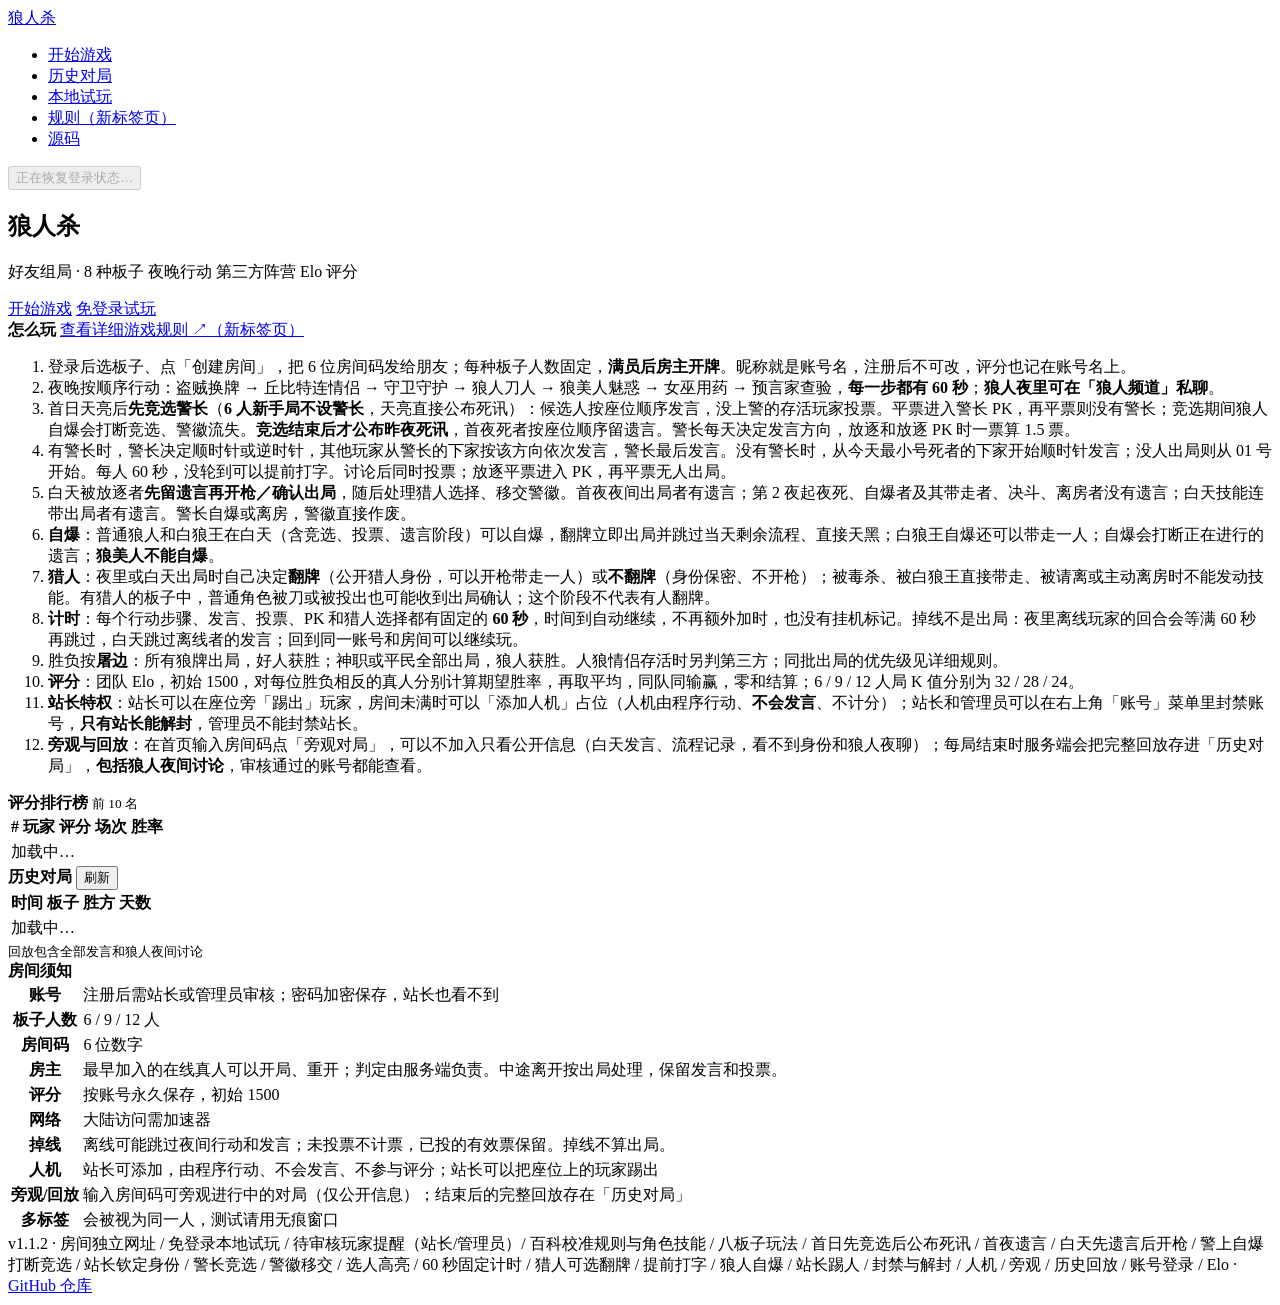
==== index.html @ 7ee7df01 "页脚版本更新到 v1.1.2（房间独立网址/本地试玩）" ====
<!doctype html>
<html lang="zh-CN">
<head>
  <meta charset="UTF-8">
  <meta name="viewport" content="width=device-width, initial-scale=1.0">
  <title>狼人杀 · 在线版</title>
  <link rel="stylesheet" href="vendor/bootstrap.min.css?v=4.6.2">
  <link rel="stylesheet" href="styles.css?v=1.1.0">
  <script defer src="vendor/supabase.js"></script>
  <script defer src="js/config.js?v=1.1.0"></script>
  <script defer src="supabase/functions/_shared/modes.js?v=1.1.0"></script>
  <script defer src="supabase/functions/_shared/rules.js?v=1.1.0"></script>
  <script defer src="js/room-api.js?v=1.1.0-perf.6"></script>
  <script defer src="js/app.js?v=1.1.0-perf.10"></script>
</head>
<body>
  <nav class="navbar navbar-light bg-light mb-4">
    <div class="container">
      <a class="navbar-brand" href="./">狼人杀</a>
      <ul class="navbar-nav mr-auto flex-row">
        <li class="nav-item"><a class="nav-link" href="#start">开始游戏</a></li>
        <li class="nav-item"><a class="nav-link" href="#historyCard">历史对局</a></li>
        <li class="nav-item"><a class="nav-link" href="./demo.html">本地试玩</a></li>
        <li class="nav-item"><a class="nav-link" href="./rules.html" target="_blank" rel="noopener">规则<span class="sr-only">（新标签页）</span></a></li>
        <li class="nav-item d-none d-sm-block"><a class="nav-link" href="https://github.com/legendcn/werewolf">源码</a></li>
      </ul>
      <div class="sr-account">
        <button id="accountBtn" class="btn btn-sm btn-outline-dark" type="button" aria-busy="true" disabled>正在恢复登录状态…</button>
        <button id="pendingBadge" class="sr-pending-badge" type="button" hidden title="有待审核玩家，点击处理">0</button>
        <div id="accountMenu" class="sr-account-menu" hidden>
          <div class="sr-account-head">
            <strong id="accountTopName">未登录</strong>
            <span id="accountTopRole" class="badge badge-secondary ml-1">游客</span>
            <div id="accountTopNote" class="small text-muted mt-1">登录后创建或加入房间</div>
          </div>
          <button id="accountRefreshBtn" class="btn btn-sm btn-outline-secondary btn-block" type="button" hidden>刷新状态</button>
          <button id="accountAdminBtn" class="btn btn-sm btn-outline-primary btn-block" type="button" hidden>账号管理</button>
          <button id="accountLogoutBtn" class="btn btn-sm btn-outline-danger btn-block" type="button" hidden>退出登录</button>
        </div>
      </div>
    </div>
  </nav>

  <main class="container uoj-content">
    <section id="homeView" class="view">
      <div class="sr-hero mb-4">
        <h1 class="h2 mb-2">狼人杀</h1>
        <p class="mb-3">好友组局 · <span class="sr-tag sr-tag-killer">8 种板子</span> <span class="sr-tag sr-tag-police">夜晚行动</span> <span class="sr-tag sr-tag-neutral">第三方阵营</span> <span class="sr-tag sr-tag-civilian">Elo 评分</span></p>
        <a class="btn btn-light btn-lg" href="#start" id="heroStart">开始游戏</a>
        <a class="btn btn-outline-light btn-lg ml-2" href="./demo.html">免登录试玩</a>
        <p class="mt-3 mb-0 text-white-50 small" id="inviteHint" hidden></p>
      </div>

      <div class="card mb-4" id="activeRoomCard" hidden>
        <div class="card-body d-flex flex-wrap align-items-center">
          <div class="mr-auto">
            <strong>当前对局：房间 <span id="activeRoomCode" class="sr-code">------</span></strong>
            <div id="activeRoomNote" class="small text-muted mt-1">对局还在进行，审核完点「返回对局」即可继续。</div>
          </div>
          <button id="backToRoomBtn" class="btn btn-danger" type="button">返回对局</button>
          <form id="otherSpectate" class="input-group input-group-sm mt-3">
            <input id="otherRoomCode" class="form-control" maxlength="6" inputmode="numeric" placeholder="其他房间的 6 位房间码" aria-label="旁观房间码" required pattern="[0-9]{6}">
            <div class="input-group-append"><button class="btn btn-outline-secondary" type="submit">旁观其他对局</button></div>
          </form>
        </div>
      </div>

      <div class="card mb-4" id="pendingCard" hidden>
        <div class="card-body">
          <h5 class="mb-2" id="pendingTitle">等待审核</h5>
          <p class="mb-3" id="pendingText">账号已注册，等待站长或管理员审核。通过后会自动解锁，也可以直接刷新状态。</p>
          <button id="pendingRefresh" class="btn btn-sm btn-primary" type="button">刷新状态</button>
        </div>
      </div>

      <div class="card mb-4" id="start" hidden>
        <div class="card-header"><strong>开始游戏</strong></div>
        <div class="card-body">
          <div class="form-row">
            <div class="col-md-6 mb-3">
              <label class="small text-muted mb-1" for="playerName">昵称（账号名，注册后不可修改）</label>
              <input id="playerName" class="form-control" maxlength="12" placeholder="登录后自动填入" autocomplete="off" readonly>
            </div>
            <div class="col-md-6 mb-3">
              <label class="small text-muted mb-1" for="modeSelect">板子（创建房间时生效）</label>
              <select id="modeSelect" class="form-control"></select>
              <small id="modeHint" class="text-muted d-block mt-1"></small>
            </div>
          </div>
          <div class="form-row">
            <div class="col-md-6 mb-3 mb-md-0">
              <button id="createRoom" class="btn btn-danger btn-block" type="button">创建房间</button>
            </div>
            <div class="col-md-6">
              <form id="joinForm" class="input-group">
                <input id="roomCode" class="form-control" maxlength="6" inputmode="numeric" placeholder="6 位房间码"
                       autocomplete="off" aria-label="房间码">
                <div class="input-group-append">
                  <button class="btn btn-primary" type="submit">加入房间</button>
                </div>
              </form>
            </div>
          </div>
          <div class="d-flex flex-wrap align-items-center mt-2">
            <small class="text-muted mr-2">只想看？在左侧输入房间码后点</small>
            <button id="spectateBtn" class="btn btn-sm btn-outline-secondary" type="button">旁观对局</button>
          </div>
          <p id="status" class="text-muted small mb-0 mt-3">连接服务器中…</p>
        </div>
      </div>

      <div class="row">
        <div class="col-lg-7">
          <div class="card mb-4" id="rules">
            <div class="card-header d-flex flex-wrap align-items-center justify-content-between">
              <strong>怎么玩</strong>
              <a href="./rules.html" target="_blank" rel="noopener">查看详细游戏规则 ↗<span class="sr-only">（新标签页）</span></a>
            </div>
            <div class="card-body sr-rules">
              <ol class="pl-3 mb-0">
                <li>登录后选板子、点「创建房间」，把 6 位房间码发给朋友；每种板子人数固定，<strong>满员后房主开牌</strong>。昵称就是账号名，注册后不可改，评分也记在账号名上。</li>
                <li>夜晚按顺序行动：盗贼换牌 → 丘比特连情侣 → 守卫守护 → 狼人刀人 → 狼美人魅惑 → 女巫用药 → 预言家查验，<strong>每一步都有 60 秒</strong>；<strong>狼人夜里可在「狼人频道」私聊</strong>。</li>
                <li>首日天亮后<strong>先竞选警长</strong>（<strong>6 人新手局不设警长</strong>，天亮直接公布死讯）：候选人按座位顺序发言，没上警的存活玩家投票。平票进入警长 PK，再平票则没有警长；竞选期间狼人自爆会打断竞选、警徽流失。<strong>竞选结束后才公布昨夜死讯</strong>，首夜死者按座位顺序留遗言。警长每天决定发言方向，放逐和放逐 PK 时一票算 1.5 票。</li>
                <li>有警长时，警长决定顺时针或逆时针，其他玩家从警长的下家按该方向依次发言，警长最后发言。没有警长时，从今天最小号死者的下家开始顺时针发言；没人出局则从 01 号开始。每人 60 秒，没轮到可以提前打字。讨论后同时投票；放逐平票进入 PK，再平票无人出局。</li>
                <li>白天被放逐者<strong>先留遗言再开枪／确认出局</strong>，随后处理猎人选择、移交警徽。首夜夜间出局者有遗言；第 2 夜起夜死、自爆者及其带走者、决斗、离房者没有遗言；白天技能连带出局者有遗言。警长自爆或离房，警徽直接作废。</li>
                <li><strong>自爆</strong>：普通狼人和白狼王在白天（含竞选、投票、遗言阶段）可以自爆，翻牌立即出局并跳过当天剩余流程、直接天黑；白狼王自爆还可以带走一人；自爆会打断正在进行的遗言；<strong>狼美人不能自爆</strong>。</li>
                <li><strong>猎人</strong>：夜里或白天出局时自己决定<strong>翻牌</strong>（公开猎人身份，可以开枪带走一人）或<strong>不翻牌</strong>（身份保密、不开枪）；被毒杀、被白狼王直接带走、被请离或主动离房时不能发动技能。有猎人的板子中，普通角色被刀或被投出也可能收到出局确认；这个阶段不代表有人翻牌。</li>
                <li><strong>计时</strong>：每个行动步骤、发言、投票、PK 和猎人选择都有固定的 <strong>60 秒</strong>，时间到自动继续，不再额外加时，也没有挂机标记。掉线不是出局：夜里离线玩家的回合会等满 60 秒再跳过，白天跳过离线者的发言；回到同一账号和房间可以继续玩。</li>
                <li>胜负按<strong>屠边</strong>：所有狼牌出局，好人获胜；神职或平民全部出局，狼人获胜。人狼情侣存活时另判第三方；同批出局的优先级见详细规则。</li>
                <li><strong>评分</strong>：团队 Elo，初始 1500，对每位胜负相反的真人分别计算期望胜率，再取平均，同队同输赢，零和结算；6 / 9 / 12 人局 K 值分别为 32 / 28 / 24。</li>
                <li><strong>站长特权</strong>：站长可以在座位旁「踢出」玩家，房间未满时可以「添加人机」占位（人机由程序行动、<strong>不会发言</strong>、不计分）；站长和管理员可以在右上角「账号」菜单里封禁账号，<strong>只有站长能解封</strong>，管理员不能封禁站长。</li>
                <li><strong>旁观与回放</strong>：在首页输入房间码点「旁观对局」，可以不加入只看公开信息（白天发言、流程记录，看不到身份和狼人夜聊）；每局结束时服务端会把完整回放存进「历史对局」，<strong>包括狼人夜间讨论</strong>，审核通过的账号都能查看。</li>
              </ol>
            </div>
          </div>
        </div>
        <div class="col-lg-5">
          <div class="card mb-4" id="leaderboard">
            <div class="card-header d-flex justify-content-between align-items-center">
              <strong>评分排行榜</strong>
              <small class="text-muted" id="leaderboardNote">前 10 名</small>
            </div>
            <div class="table-responsive">
              <table class="table table-sm table-hover mb-0 sr-lb-table">
                <thead>
                  <tr>
                    <th scope="col">#</th>
                    <th scope="col">玩家</th>
                    <th scope="col" class="text-right">评分</th>
                    <th scope="col" class="text-right">场次</th>
                    <th scope="col" class="text-right">胜率</th>
                  </tr>
                </thead>
                <tbody id="leaderboardBody">
                  <tr><td colspan="5" class="text-center text-muted py-3">加载中…</td></tr>
                </tbody>
              </table>
            </div>
          </div>
          <div class="card mb-4" id="historyCard">
            <div class="card-header d-flex justify-content-between align-items-center">
              <strong>历史对局</strong>
              <button id="historyRefresh" class="btn btn-sm btn-outline-secondary" type="button">刷新</button>
            </div>
            <div class="table-responsive">
              <table class="table table-sm table-hover mb-0 sr-history-table">
                <thead>
                  <tr><th>时间</th><th>板子</th><th>胜方</th><th class="text-right">天数</th><th></th></tr>
                </thead>
                <tbody id="historyBody">
                  <tr><td colspan="5" class="text-center text-muted py-3">加载中…</td></tr>
                </tbody>
              </table>
            </div>
            <div class="card-body py-2">
              <small id="historyNote" class="text-muted">回放包含全部发言和狼人夜间讨论</small>
            </div>
          </div>
          <div class="card mb-4">
            <div class="card-header"><strong>房间须知</strong></div>
            <div class="table-responsive">
              <table class="table table-sm mb-0">
                <tbody>
                  <tr><th scope="row">账号</th><td>注册后需站长或管理员审核；密码加密保存，站长也看不到</td></tr>
                  <tr><th scope="row">板子人数</th><td>6 / 9 / 12 人</td></tr>
                  <tr><th scope="row">房间码</th><td>6 位数字</td></tr>
                  <tr><th scope="row">房主</th><td>最早加入的在线真人可以开局、重开；判定由服务端负责。中途离开按出局处理，保留发言和投票。</td></tr>
                  <tr><th scope="row">评分</th><td>按账号永久保存，初始 1500</td></tr>
                  <tr><th scope="row">网络</th><td>大陆访问需加速器</td></tr>
                  <tr><th scope="row">掉线</th><td>离线可能跳过夜间行动和发言；未投票不计票，已投的有效票保留。掉线不算出局。</td></tr>
                  <tr><th scope="row">人机</th><td>站长可添加，由程序行动、不会发言、不参与评分；站长可以把座位上的玩家踢出</td></tr>
                  <tr><th scope="row">旁观/回放</th><td>输入房间码可旁观进行中的对局（仅公开信息）；结束后的完整回放存在「历史对局」</td></tr>
                  <tr><th scope="row">多标签</th><td>会被视为同一人，测试请用无痕窗口</td></tr>
                </tbody>
              </table>
            </div>
          </div>
        </div>
      </div>

      <div class="card mb-4" id="adminCard" hidden>
        <div class="card-header d-flex justify-content-between align-items-center">
          <strong>账号管理<span id="adminPendingBadge" class="badge badge-danger ml-2" hidden>0 待审核</span></strong>
          <div><select id="adminFilter" aria-label="账号筛选"><option value="pending">待审核</option><option value="all">全部账号</option></select>
            <button id="adminPrev" type="button" disabled>上一页</button><span id="adminPage"></span><button id="adminNext" type="button" disabled>下一页</button></div>
          <button id="adminRefresh" class="btn btn-sm btn-outline-secondary" type="button">刷新</button>
        </div>
        <div class="table-responsive">
          <table class="table table-sm mb-0">
            <thead>
              <tr><th>用户名</th><th>状态</th><th>角色</th><th>注册时间</th><th class="text-right">操作</th></tr>
            </thead>
            <tbody id="adminBody">
              <tr><td colspan="5" class="text-center text-muted py-3">加载中…</td></tr>
            </tbody>
          </table>
        </div>
      </div>
    </section>

    <section id="roomView" class="view" hidden>
      <div class="d-flex flex-wrap justify-content-between align-items-center mb-2">
        <h1 class="h3 mb-0">狼人杀 · 房间 <span id="roomCodeLabel" class="sr-code">------</span></h1>
        <div class="mt-2 mt-sm-0">
          <button id="roomLobby" class="btn btn-sm btn-outline-secondary" type="button">返回大厅（保留座位）</button>
          <button id="copyCode" class="btn btn-sm btn-outline-secondary" type="button">复制房间码</button>
          <button id="copyInvite" class="btn btn-sm btn-outline-secondary" type="button">复制邀请链接</button>
          <button id="leaveRoom" class="btn btn-sm btn-outline-danger ml-2" type="button">离开房间</button>
        </div>
      </div>

      <div class="sr-status mb-3" id="statusBar">
        <div class="sr-status-main">
          <span class="sr-phase" id="phaseLabel">载入中…</span>
          <span class="sr-clock" id="gameClock"></span>
          <span class="sr-clock" id="seatCount">–</span>
        </div>
        <div class="sr-prompt" id="statusPrompt"></div>
      </div>

      <div class="sr-me mb-3" id="myBar" hidden>
        <strong id="mySeat">座位 –</strong>
        <button id="revealBtn" class="btn btn-sm btn-dark" type="button">查看我的身份牌</button>
        <span class="sr-me-sub ml-auto">身份牌只在自己屏幕上显示，注意遮挡</span>
      </div>

      <div class="card mb-3 sr-rolecard" id="roleCard" hidden>
        <div class="card-body">
          <div class="d-flex flex-wrap align-items-center mb-2">
            <span id="roleTag" class="sr-tag">身份</span>
            <strong id="roleName" class="h5 mb-0 ml-2">—</strong>
            <span id="roleExplode" class="sr-explode-badge ml-2" hidden></span>
            <span id="roleCamp" class="text-muted small ml-auto">—</span>
          </div>
          <p id="roleSkill" class="mb-0">—</p>
          <p id="roleExtra" class="small text-danger mb-0 mt-2" hidden></p>
        </div>
      </div>

      <div class="row">
        <div class="col-lg-7 mb-3">
          <div class="card">
            <div class="card-header d-flex justify-content-between align-items-center">
              <strong>座位</strong>
              <span id="modeLabel" class="text-muted small">—</span>
            </div>
            <div class="card-body">
              <ul id="playerList" class="sr-seats"></ul>
            </div>
          </div>
          <div class="sr-action mt-3" id="actionArea"></div>

          <div class="card mt-3 sr-overcard" id="gameOverCard" hidden>
            <div class="card-header"><strong>对局结束</strong></div>
            <div class="card-body">
              <div id="winnerText" class="sr-winner"></div>
              <div id="resultNote" class="small text-muted mt-1"></div>
              <div class="table-responsive mt-2">
                <table class="table table-sm mb-0">
                  <thead>
                    <tr><th>座位</th><th>玩家</th><th>身份</th><th>结果</th><th>出局</th><th>被投</th><th>评分</th></tr>
                  </thead>
                  <tbody id="revealBody"></tbody>
                </table>
              </div>
              <div class="mt-3">
                <button id="replayBtn" class="btn btn-danger" type="button" hidden>再来一局（房主）</button>
                <button id="watchReplayBtn" class="btn btn-outline-dark ml-2" type="button">查看本局回放</button>
              </div>
            </div>
          </div>
        </div>
        <div class="col-lg-5 mb-3">
          <div class="card mb-3">
            <div class="card-header d-flex justify-content-between align-items-center">
              <strong>对局记录</strong>
              <span id="connStatus" class="sr-conn">连接中…</span>
              <button id="retrySettlement" class="btn btn-sm btn-outline-danger" type="button" hidden>重试结算</button>
            </div>
            <div class="card-body p-2 sr-feed" id="feed"></div>
          </div>
          <div class="card mb-3" id="chatCard" hidden>
            <div class="card-header d-flex justify-content-between align-items-center">
              <strong id="chatTitle">白天发言</strong>
              <small class="text-muted" id="chatNote"></small>
            </div>
            <div class="card-body p-2">
              <div class="sr-feed sr-chat-feed" id="chatFeed"></div>
              <form id="chatForm" class="input-group input-group-sm mt-2" autocomplete="off">
                <input id="chatInput" class="form-control" maxlength="200" placeholder="输入发言（回车发送）">
                <div class="input-group-append">
                  <button id="retrySpeech" class="btn btn-outline-warning" type="button" hidden>重发待发消息</button>
                  <button id="endSpeech" class="btn btn-outline-secondary" type="button" hidden>结束发言</button>
                  <button class="btn btn-primary" type="submit">发送</button>
                </div>
              </form>
            </div>
          </div>
          <div class="card mb-3">
            <div class="card-header"><strong>本局板子</strong></div>
            <div class="card-body small" id="modeInfo"></div>
          </div>
        </div>
      </div>
    </section>

    <section id="spectateView" class="view" hidden>
      <div class="d-flex flex-wrap justify-content-between align-items-center mb-2">
        <h1 class="h3 mb-0">旁观 · 房间 <span id="spectateCode" class="sr-code">------</span></h1>
        <div class="mt-2 mt-sm-0">
          <button id="spectateReplayBtn" class="btn btn-sm btn-outline-dark" type="button" hidden>查看完整回放</button>
          <button id="spectateExit" class="btn btn-sm btn-outline-danger ml-2" type="button">返回大厅</button>
        </div>
      </div>

      <div class="sr-status mb-3" id="spectateStatusBar">
        <div class="sr-status-main">
          <span class="sr-phase" id="spectatePhase">载入中…</span>
          <span class="sr-clock" id="spectateClock"></span>
          <span class="sr-clock" id="spectateCount">–</span>
        </div>
        <div class="sr-prompt" id="spectatePrompt"></div>
      </div>
      <p class="small text-danger" id="spectateNote" role="status" hidden></p>

      <p class="small text-muted">旁观只显示公开信息：座位、白天发言、投票结果和流程记录；身份与狼人夜间讨论要等本局结束后在「历史对局」查看。</p>

      <div class="row">
        <div class="col-lg-7 mb-3">
          <div class="card mb-3">
            <div class="card-header d-flex justify-content-between align-items-center">
              <strong>座位</strong>
              <span id="spectateMode" class="text-muted small">—</span>
            </div>
            <div class="card-body">
              <ul id="spectateSeats" class="sr-seats"></ul>
            </div>
          </div>
          <div class="card">
            <div class="card-header"><strong>本局公开发言</strong></div>
            <div class="card-body p-2">
              <div class="sr-feed sr-chat-feed" id="spectateChat"></div>
            </div>
          </div>
        </div>
        <div class="col-lg-5 mb-3">
          <div class="card">
            <div class="card-header"><strong>对局记录</strong></div>
            <div class="card-body p-2 sr-feed" id="spectateFeed"></div>
          </div>
        </div>
      </div>
    </section>

    <section id="replayView" class="view" hidden>
      <div class="d-flex flex-wrap justify-content-between align-items-center mb-2">
        <h1 class="h3 mb-0">对局回放 · 房间 <span id="replayCode" class="sr-code">------</span></h1>
        <div class="mt-2 mt-sm-0">
          <button id="replayBack" class="btn btn-sm btn-outline-primary" type="button">返回大厅</button>
        </div>
      </div>

      <div id="replayWinner" class="sr-winner mb-2"></div>
      <p id="replayMeta" class="text-muted small mb-3"></p>

      <div class="card mb-3">
        <div class="card-header"><strong>全身份与出局</strong></div>
        <div class="table-responsive">
          <table class="table table-sm mb-0">
            <thead>
              <tr><th>座位</th><th>玩家</th><th>身份</th><th>出局</th><th class="text-right">评分变化</th></tr>
            </thead>
            <tbody id="replayPlayers"></tbody>
          </table>
        </div>
      </div>

      <div class="row">
        <div class="col-lg-7 mb-3">
          <div class="card">
            <div class="card-header d-flex flex-wrap justify-content-between align-items-center">
              <strong>时间线（含全部讨论）</strong>
              <div class="sr-filters" id="replayFilters">
                <button class="btn btn-sm btn-dark" data-filter="all" type="button">全部</button>
                <button class="btn btn-sm btn-outline-dark" data-filter="chat" type="button">发言</button>
                <button class="btn btn-sm btn-outline-dark" data-filter="wolfchat" type="button">狼人频道</button>
                <button class="btn btn-sm btn-outline-dark" data-filter="night" type="button">夜间</button>
                <button class="btn btn-sm btn-outline-dark" data-filter="vote" type="button">投票</button>
              </div>
            </div>
            <div class="card-body p-2 sr-feed sr-replay-feed" id="replayTimeline"></div>
          </div>
        </div>
        <div class="col-lg-5 mb-3">
          <div class="card">
            <div class="card-header"><strong>流程记录</strong></div>
            <div class="card-body p-2 sr-feed sr-replay-feed" id="replayLog"></div>
          </div>
        </div>
      </div>
    </section>
  </main>

  <footer class="sr-footer container">
    v1.1.2 · 房间独立网址 / 免登录本地试玩 / 待审核玩家提醒（站长/管理员）/ 百科校准规则与角色技能 / 八板子玩法 / 首日先竞选后公布死讯 / 首夜遗言 / 白天先遗言后开枪 / 警上自爆打断竞选 / 站长钦定身份 / 警长竞选 / 警徽移交 / 选人高亮 / 60 秒固定计时 / 猎人可选翻牌 / 提前打字 / 狼人自爆 / 站长踢人 / 封禁与解封 / 人机 / 旁观 / 历史回放 / 账号登录 / Elo · <a href="https://github.com/legendcn/werewolf">GitHub 仓库</a>
  </footer>

  <div id="authModal" class="sr-modal" hidden>
    <div class="sr-modal-mask" data-auth-close></div>
    <div class="sr-modal-body" role="dialog" aria-modal="true" aria-label="登录或注册">
      <div class="card" id="authCard">
        <div class="card-header d-flex justify-content-between align-items-center">
          <strong>账号</strong>
          <button id="authClose" class="close mb-0" type="button" aria-label="关闭"><span aria-hidden="true">×</span></button>
        </div>
        <div class="card-body">
          <div id="authForms">
            <ul class="nav nav-tabs mb-3">
              <li class="nav-item"><button class="nav-link active" type="button" data-auth-tab="login">登录</button></li>
              <li class="nav-item"><button class="nav-link" type="button" data-auth-tab="register">注册</button></li>
            </ul>
            <form id="loginForm" autocomplete="on">
              <div class="form-row">
                <div class="col-md-6 mb-3">
                  <label class="small text-muted mb-1" for="loginName">用户名</label>
                  <input id="loginName" class="form-control" maxlength="12" autocomplete="username">
                </div>
                <div class="col-md-6 mb-3">
                  <label class="small text-muted mb-1" for="loginPass">密码</label>
                  <input id="loginPass" class="form-control" type="password" maxlength="64" autocomplete="current-password">
                </div>
              </div>
              <button class="btn btn-danger" type="submit">登录</button>
              <small class="text-muted ml-2">密码由 Supabase 加密保存，站长也看不到明文。</small>
            </form>
            <form id="registerForm" autocomplete="on" hidden>
              <div class="form-row">
                <div class="col-md-4 mb-3">
                  <label class="small text-muted mb-1" for="regName">用户名（2–12 字，注册后不可改）</label>
                  <input id="regName" class="form-control" maxlength="12" autocomplete="username">
                </div>
                <div class="col-md-4 mb-3">
                  <label class="small text-muted mb-1" for="regPass">密码（至少 6 位）</label>
                  <input id="regPass" class="form-control" type="password" maxlength="64" autocomplete="new-password">
                </div>
                <div class="col-md-4 mb-3">
                  <label class="small text-muted mb-1" for="regPass2">确认密码</label>
                  <input id="regPass2" class="form-control" type="password" maxlength="64" autocomplete="new-password">
                </div>
              </div>
              <button class="btn btn-danger" type="submit">注册</button>
              <small class="text-muted ml-2">注册后需站长或管理员审核通过才能游玩；站长由数据库管理员单独设置。</small>
            </form>
          </div>
          <div id="accountBar" hidden>
            <div class="d-flex flex-wrap align-items-center">
              <div>当前账号：<strong id="accountName">–</strong> <span id="accountRole" class="badge badge-secondary">成员</span></div>
              <button id="refreshStatus" class="btn btn-sm btn-outline-secondary ml-2" type="button" hidden>刷新状态</button>
              <button id="logoutBtn" class="btn btn-sm btn-outline-secondary ml-auto" type="button">退出登录</button>
            </div>
            <div id="accountNote" class="small text-muted mt-1"></div>
          </div>
          <p id="authStatus" class="small text-muted mb-0 mt-3" hidden></p>
          <p class="small mb-0 mt-3"><a href="./rules.html" target="_blank" rel="noopener">先看游戏规则（无需登录，在新标签页打开）</a></p>
        </div>
      </div>
    </div>
  </div>

  <div id="toast" class="sr-toast" role="status" hidden></div>
</body>
</html>
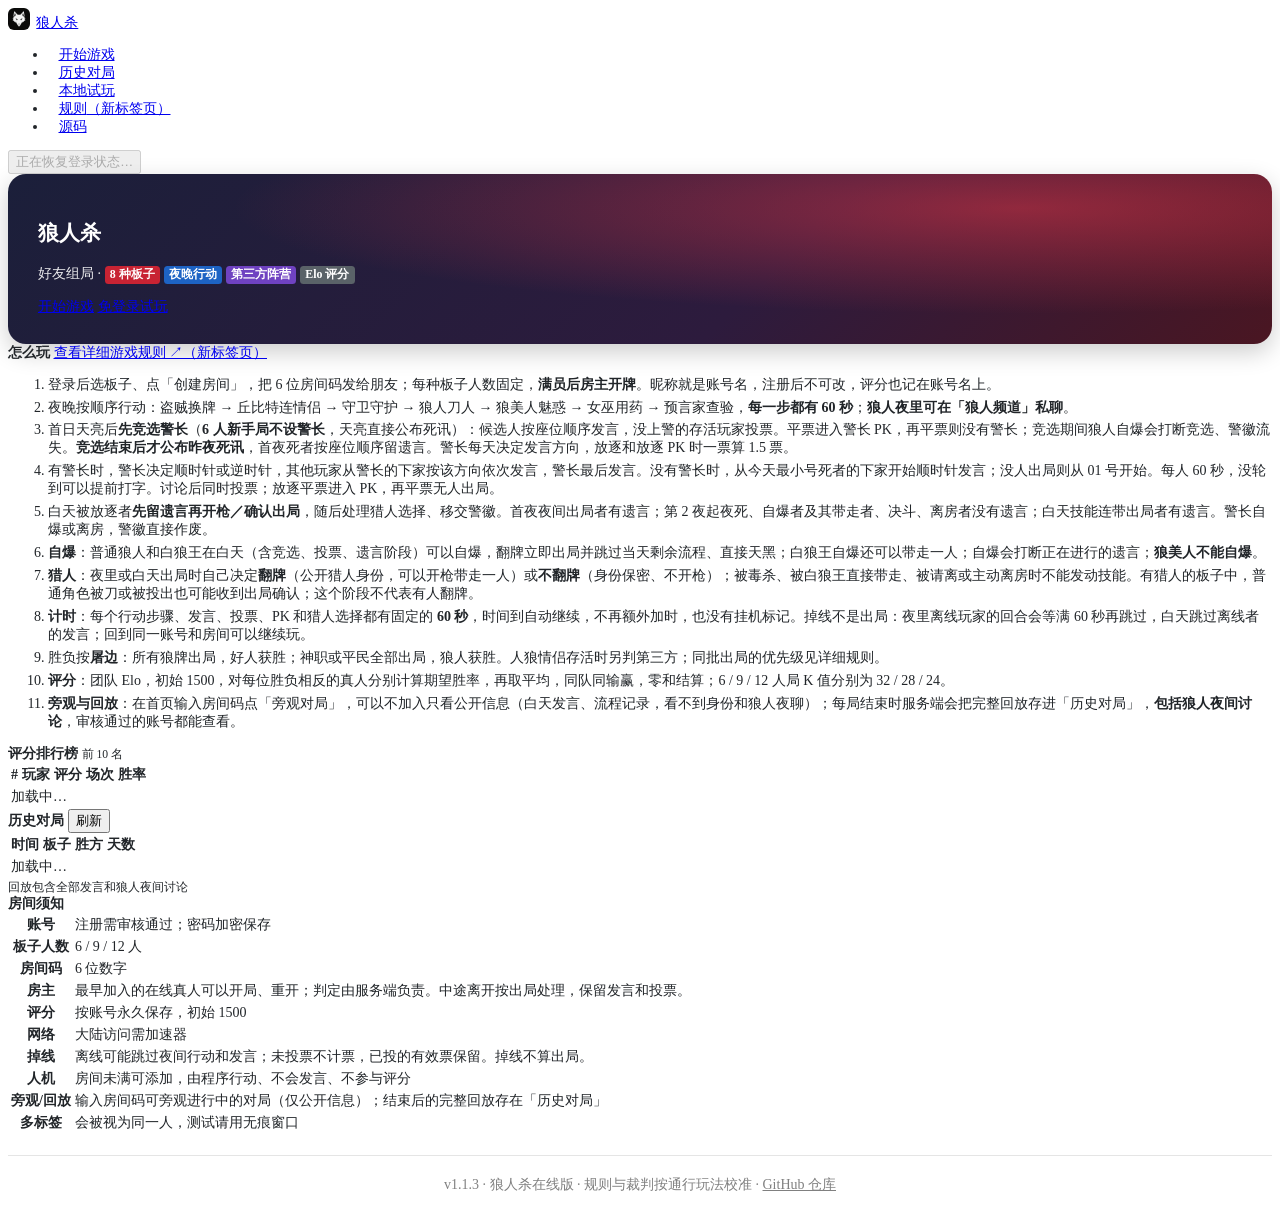
==== commit 73fd718d: "精简站长相关文案，新增站点图标与入场动画 去掉规则页/房间须知/页脚里的站长特权与审核细节，统一为中性的产品文案； 新增黑白灰狼头图标（favicon、导航栏、入场动画），首页加载时短暂显示图标后淡出" ====
--- a/index.html
+++ b/index.html
@@ -4,8 +4,10 @@
   <meta charset="UTF-8">
   <meta name="viewport" content="width=device-width, initial-scale=1.0">
   <title>狼人杀 · 在线版</title>
+  <link rel="icon" type="image/png" href="icon.png">
+  <link rel="apple-touch-icon" href="icon.png">
   <link rel="stylesheet" href="vendor/bootstrap.min.css?v=4.6.2">
-  <link rel="stylesheet" href="styles.css?v=1.1.0">
+  <link rel="stylesheet" href="styles.css?v=1.1.3">
   <script defer src="vendor/supabase.js"></script>
   <script defer src="js/config.js?v=1.1.0"></script>
   <script defer src="supabase/functions/_shared/modes.js?v=1.1.0"></script>
@@ -14,9 +16,10 @@
   <script defer src="js/app.js?v=1.1.0-perf.10"></script>
 </head>
 <body>
+  <div class="sr-intro" aria-hidden="true"><img class="sr-intro-logo" src="icon.png" alt=""></div>
   <nav class="navbar navbar-light bg-light mb-4">
     <div class="container">
-      <a class="navbar-brand" href="./">狼人杀</a>
+      <a class="navbar-brand" href="./"><img class="sr-logo" src="icon.png" alt="" width="22" height="22">狼人杀</a>
       <ul class="navbar-nav mr-auto flex-row">
         <li class="nav-item"><a class="nav-link" href="#start">开始游戏</a></li>
         <li class="nav-item"><a class="nav-link" href="#historyCard">历史对局</a></li>
@@ -68,7 +71,7 @@
       <div class="card mb-4" id="pendingCard" hidden>
         <div class="card-body">
           <h5 class="mb-2" id="pendingTitle">等待审核</h5>
-          <p class="mb-3" id="pendingText">账号已注册，等待站长或管理员审核。通过后会自动解锁，也可以直接刷新状态。</p>
+          <p class="mb-3" id="pendingText">账号已注册，等待审核。通过后会自动解锁，也可以直接刷新状态。</p>
           <button id="pendingRefresh" class="btn btn-sm btn-primary" type="button">刷新状态</button>
         </div>
       </div>
@@ -128,7 +131,6 @@
                 <li><strong>计时</strong>：每个行动步骤、发言、投票、PK 和猎人选择都有固定的 <strong>60 秒</strong>，时间到自动继续，不再额外加时，也没有挂机标记。掉线不是出局：夜里离线玩家的回合会等满 60 秒再跳过，白天跳过离线者的发言；回到同一账号和房间可以继续玩。</li>
                 <li>胜负按<strong>屠边</strong>：所有狼牌出局，好人获胜；神职或平民全部出局，狼人获胜。人狼情侣存活时另判第三方；同批出局的优先级见详细规则。</li>
                 <li><strong>评分</strong>：团队 Elo，初始 1500，对每位胜负相反的真人分别计算期望胜率，再取平均，同队同输赢，零和结算；6 / 9 / 12 人局 K 值分别为 32 / 28 / 24。</li>
-                <li><strong>站长特权</strong>：站长可以在座位旁「踢出」玩家，房间未满时可以「添加人机」占位（人机由程序行动、<strong>不会发言</strong>、不计分）；站长和管理员可以在右上角「账号」菜单里封禁账号，<strong>只有站长能解封</strong>，管理员不能封禁站长。</li>
                 <li><strong>旁观与回放</strong>：在首页输入房间码点「旁观对局」，可以不加入只看公开信息（白天发言、流程记录，看不到身份和狼人夜聊）；每局结束时服务端会把完整回放存进「历史对局」，<strong>包括狼人夜间讨论</strong>，审核通过的账号都能查看。</li>
               </ol>
             </div>
@@ -181,14 +183,14 @@
             <div class="table-responsive">
               <table class="table table-sm mb-0">
                 <tbody>
-                  <tr><th scope="row">账号</th><td>注册后需站长或管理员审核；密码加密保存，站长也看不到</td></tr>
+                  <tr><th scope="row">账号</th><td>注册需审核通过；密码加密保存</td></tr>
                   <tr><th scope="row">板子人数</th><td>6 / 9 / 12 人</td></tr>
                   <tr><th scope="row">房间码</th><td>6 位数字</td></tr>
                   <tr><th scope="row">房主</th><td>最早加入的在线真人可以开局、重开；判定由服务端负责。中途离开按出局处理，保留发言和投票。</td></tr>
                   <tr><th scope="row">评分</th><td>按账号永久保存，初始 1500</td></tr>
                   <tr><th scope="row">网络</th><td>大陆访问需加速器</td></tr>
                   <tr><th scope="row">掉线</th><td>离线可能跳过夜间行动和发言；未投票不计票，已投的有效票保留。掉线不算出局。</td></tr>
-                  <tr><th scope="row">人机</th><td>站长可添加，由程序行动、不会发言、不参与评分；站长可以把座位上的玩家踢出</td></tr>
+                  <tr><th scope="row">人机</th><td>房间未满可添加，由程序行动、不会发言、不参与评分</td></tr>
                   <tr><th scope="row">旁观/回放</th><td>输入房间码可旁观进行中的对局（仅公开信息）；结束后的完整回放存在「历史对局」</td></tr>
                   <tr><th scope="row">多标签</th><td>会被视为同一人，测试请用无痕窗口</td></tr>
                 </tbody>
@@ -422,7 +424,7 @@
   </main>
 
   <footer class="sr-footer container">
-    v1.1.2 · 房间独立网址 / 免登录本地试玩 / 待审核玩家提醒（站长/管理员）/ 百科校准规则与角色技能 / 八板子玩法 / 首日先竞选后公布死讯 / 首夜遗言 / 白天先遗言后开枪 / 警上自爆打断竞选 / 站长钦定身份 / 警长竞选 / 警徽移交 / 选人高亮 / 60 秒固定计时 / 猎人可选翻牌 / 提前打字 / 狼人自爆 / 站长踢人 / 封禁与解封 / 人机 / 旁观 / 历史回放 / 账号登录 / Elo · <a href="https://github.com/legendcn/werewolf">GitHub 仓库</a>
+    v1.1.3 · 狼人杀在线版 · 规则与裁判按通行玩法校准 · <a href="https://github.com/legendcn/werewolf">GitHub 仓库</a>
   </footer>
 
   <div id="authModal" class="sr-modal" hidden>
@@ -451,7 +453,7 @@
                 </div>
               </div>
               <button class="btn btn-danger" type="submit">登录</button>
-              <small class="text-muted ml-2">密码由 Supabase 加密保存，站长也看不到明文。</small>
+              <small class="text-muted ml-2">密码加密保存。</small>
             </form>
             <form id="registerForm" autocomplete="on" hidden>
               <div class="form-row">
@@ -469,7 +471,7 @@
                 </div>
               </div>
               <button class="btn btn-danger" type="submit">注册</button>
-              <small class="text-muted ml-2">注册后需站长或管理员审核通过才能游玩；站长由数据库管理员单独设置。</small>
+              <small class="text-muted ml-2">注册后需审核通过才能游玩。</small>
             </form>
           </div>
           <div id="accountBar" hidden>
--- a/styles.css
+++ b/styles.css
@@ -0,0 +1,617 @@
+html { font-size: 14px; }
+
+body {
+  background: #fff;
+  color: #212529;
+}
+
+.uoj-content { min-height: 250px; }
+
+/* Standalone, printable rulebook; no JS or account needed. */
+.rulebook { max-width: 54rem; line-height: 1.75; }
+.rulebook h1 { font-size: 2rem; }
+.rulebook h2 { font-size: 1.4rem; margin: 2rem 0 .75rem; }
+.rulebook li, .rulebook dd { margin-bottom: .45rem; }
+.rulebook .rule-example { padding: .75rem 1rem; background: #f4f6fa; border-left: 3px solid #576c90; }
+@media print {
+  .rulebook nav, .rulebook footer, .rulebook header > a { display: none; }
+  .rulebook h2, .rulebook dt { break-after: avoid; }
+}
+
+.navbar-nav.flex-row .nav-link {
+  padding-left: 0.75rem;
+  padding-right: 0.75rem;
+}
+
+/* ---------- 顶部横幅（仿 QOJ 杀人游戏 sr-hero） ---------- */
+.sr-hero {
+  padding: 28px 30px;
+  border-radius: 18px;
+  color: #fff;
+  background: radial-gradient(ellipse at 80% 20%, rgba(220, 53, 69, 0.55), transparent 55%),
+    linear-gradient(135deg, #1b1f3a, #2d1b3d 60%, #4a1622);
+  box-shadow: 0 8px 24px rgba(0, 0, 0, 0.2);
+}
+
+.sr-hero h1 {
+  color: #fff;
+}
+
+.sr-hero p { color: rgba(255, 255, 255, 0.9); }
+
+.sr-tag {
+  display: inline-block;
+  padding: 0 0.45em;
+  border-radius: 0.3em;
+  font-size: 85%;
+  font-weight: 600;
+  line-height: 1.5;
+  color: #fff;
+  background: #6c757d;
+  white-space: nowrap;
+}
+
+.sr-tag-killer { background: #c82333; }
+.sr-tag-police { background: #1d63c4; }
+.sr-tag-civilian { background: #5a6268; }
+.sr-tag-neutral { background: #6f42c1; }
+
+.sr-explode-badge {
+  display: inline-block;
+  padding: 0 0.45em;
+  border-radius: 0.3em;
+  font-size: 80%;
+  font-weight: 600;
+  line-height: 1.5;
+  white-space: nowrap;
+  color: #842029;
+  background: #f8d7da;
+}
+
+.sr-explode-badge.sr-explode-no {
+  color: #084298;
+  background: #cfe2ff;
+}
+
+#roomCode {
+  letter-spacing: 0.25em;
+  text-align: center;
+  font-variant-numeric: tabular-nums;
+}
+
+#roomCode::placeholder {
+  letter-spacing: 0.05em;
+  text-align: left;
+}
+
+/* ---------- 房间状态条（仿 sr-status） ---------- */
+.sr-status {
+  padding: 12px 16px;
+  margin-bottom: 12px;
+  border-radius: 12px;
+  background: #fff6d9;
+  border: 1px solid #f1d98a;
+}
+
+.sr-status-main {
+  display: flex;
+  flex-wrap: wrap;
+  align-items: center;
+  justify-content: space-between;
+  gap: 12px;
+}
+
+.sr-phase {
+  font-size: 1.25rem;
+  font-weight: 700;
+}
+
+.sr-code {
+  font-variant-numeric: tabular-nums;
+  letter-spacing: 0.08em;
+}
+
+.sr-me-sub {
+  color: #555;
+  font-size: 90%;
+}
+
+.sr-status-actions {
+  display: flex;
+  align-items: center;
+  gap: 10px;
+}
+
+.sr-conn {
+  font-size: 90%;
+  color: #6c757d;
+}
+
+.sr-conn-live { color: #1e7e34; }
+
+/* ---------- 座位网格（仿 sr-seats / sr-seat） ---------- */
+.sr-seats {
+  display: grid;
+  grid-template-columns: repeat(4, minmax(0, 1fr));
+  gap: 8px;
+  list-style: none;
+  margin: 0;
+  padding: 0;
+}
+
+.sr-seat {
+  position: relative;
+  display: flex;
+  flex-direction: column;
+  align-items: center;
+  gap: 3px;
+  padding: 8px 6px;
+  min-width: 0;
+  border-radius: 10px;
+  border: 2px solid #dee2e6;
+  background: #fff;
+  text-align: center;
+}
+
+.sr-seat.sr-self {
+  background: #f3f8ff;
+  border-color: #9dbbe6;
+}
+
+.sr-seat-head {
+  display: flex;
+  align-items: center;
+  justify-content: space-between;
+  align-self: stretch;
+  gap: 4px;
+  min-height: 1.5em;
+}
+
+.sr-num {
+  font-weight: 700;
+  font-size: 1.05rem;
+  color: #343a40;
+  font-variant-numeric: tabular-nums;
+}
+
+.sr-avatar {
+  width: 48px;
+  height: 48px;
+  border-radius: 50%;
+  background: #e9ecef;
+  display: flex;
+  align-items: center;
+  justify-content: center;
+  font-weight: 700;
+  font-size: 1.1rem;
+  color: #495057;
+}
+
+.sr-name {
+  max-width: 100%;
+  overflow: hidden;
+  text-overflow: ellipsis;
+  white-space: nowrap;
+  font-size: 90%;
+}
+
+.sr-marks {
+  display: flex;
+  flex-wrap: wrap;
+  justify-content: center;
+  gap: 3px;
+  min-height: 1.3em;
+}
+
+.sr-empty {
+  grid-column: 1 / -1;
+  border: 1px dashed #ced4da;
+  border-radius: 10px;
+  padding: 18px;
+  text-align: center;
+  color: #6c757d;
+}
+
+.sr-seat.sr-seat-empty {
+  border-style: dashed;
+  border-color: #ced4da;
+  background: #fbfbfb;
+  color: #adb5bd;
+}
+
+.sr-seat.sr-seat-empty .sr-avatar {
+  background: #f1f3f5;
+  color: #adb5bd;
+}
+
+.sr-seat.sr-seat-empty .sr-name { color: #adb5bd; }
+
+.sr-seat.sr-dead {
+  opacity: 0.5;
+  filter: grayscale(0.9);
+}
+
+.sr-seat.sr-offline .sr-avatar {
+  opacity: 0.45;
+}
+
+.sr-seat.sr-clickable { cursor: pointer; }
+
+.sr-seat.sr-clickable:hover,
+.sr-seat.sr-clickable:focus {
+  border-color: #6c757d;
+  box-shadow: 0 2px 8px rgba(0, 0, 0, 0.15);
+  outline: none;
+}
+
+.sr-kick {
+  display: flex;
+  flex-wrap: wrap;
+  justify-content: center;
+  gap: 4px;
+  margin-top: 2px;
+}
+
+.sr-kick .btn {
+  padding: 0.05rem 0.4rem;
+  font-size: 72%;
+  line-height: 1.5;
+}
+
+.sr-appoint .sr-rolepick {
+  height: auto;
+  max-width: 11em;
+  padding: 0.05rem 0.3rem;
+  font-size: 72%;
+}
+
+.sr-seat.sr-picked {
+  border-color: #dc3545;
+  box-shadow: 0 0 0 3px rgba(220, 53, 69, 0.3);
+}
+
+.sr-seat.sr-speaking { border-color: #f0ad00; box-shadow: 0 0 0 3px rgba(240, 173, 0, 0.35); background: #fff8e1; }
+
+.sr-seat.sr-wolfpicked { border-color: #8a2be2; box-shadow: 0 0 0 3px rgba(138, 43, 226, 0.25); }
+
+.sr-wolfpick {
+  max-width: 100%;
+  overflow: hidden;
+  text-overflow: ellipsis;
+  white-space: nowrap;
+  font-size: 72%;
+  font-weight: 600;
+  color: #5b1d9c;
+}
+
+.sr-clock {
+  font-variant-numeric: tabular-nums;
+  font-size: 1.25rem;
+  font-weight: 700;
+}
+
+.sr-prompt {
+  margin-top: 4px;
+  color: #6c757d;
+  font-size: 92%;
+}
+
+.sr-action {
+  display: flex;
+  flex-wrap: wrap;
+  align-items: center;
+  gap: 8px;
+}
+
+/* ---------- 身份条与身份牌（仿 sr-me） ---------- */
+.sr-me {
+  display: flex;
+  flex-wrap: wrap;
+  align-items: center;
+  gap: 6px 16px;
+  padding: 10px 16px;
+  border-radius: 12px;
+  border: 2px solid #adb5bd;
+  background: #f8f9fa;
+}
+
+.sr-me-killer { border-color: #c82333; background: #fff1f2; }
+.sr-me-police { border-color: #1d63c4; background: #eef4ff; }
+.sr-me-neutral { border-color: #6f42c1; background: #f5f1ff; }
+
+.sr-status.sr-night {
+  background: #1c2340;
+  border-color: #1c2340;
+  color: #e6e9ff;
+}
+
+.sr-status.sr-night .sr-prompt { color: #c9cff2; }
+.sr-status.sr-night .sr-clock { color: #fff; }
+.sr-status.sr-over { background: #eef1f4; border-color: #d5dbe1; }
+
+.sr-rolecard { border: 2px solid #dee2e6; }
+.sr-rolecard-killer { border-color: #e4a0a7; }
+.sr-rolecard-police { border-color: #9dbbe6; }
+.sr-rolecard .sr-tag { font-size: 100%; }
+
+.sr-me[hidden], .sr-rolecard[hidden] { display: none; }
+
+/* ---------- 房间动态 ---------- */
+.sr-feed {
+  height: 300px;
+  overflow-y: auto;
+  font-size: 92%;
+}
+
+.sr-sys {
+  margin: 6px 0;
+  padding: 4px 8px;
+  border-radius: 6px;
+  background: #f1f3f5;
+  color: #495057;
+}
+
+.sr-sys-night { background: #1c2340; color: #e6e9ff; }
+.sr-sys-dawn { background: #fff3cd; color: #6b5200; }
+.sr-sys-vote { background: #e9e4f7; color: #3d2b6b; }
+.sr-sys-death { background: #fbe3e5; color: #8a1c26; }
+.sr-sys-check { background: #e2ecfb; color: #173f7a; }
+.sr-sys-finish { background: #d4edda; color: #155724; font-weight: 600; }
+.sr-sys-warning { background: #f8d7da; color: #721c24; font-weight: 600; }
+
+.sr-act {
+  display: flex;
+  flex-wrap: wrap;
+  align-items: center;
+  gap: 8px;
+}
+
+.sr-act-hint {
+  flex-basis: 100%;
+  color: #6c757d;
+  font-size: 90%;
+}
+
+.sr-chat-feed { height: 220px; }
+
+.sr-chat-msg { margin: 4px 0; padding: 2px 4px; }
+.sr-chat-who { font-weight: 600; margin-right: 6px; color: #343a40; }
+.sr-chat-text { white-space: pre-wrap; word-break: break-word; }
+.sr-chat-pending { opacity: 0.55; font-style: italic; }
+.sr-chat-pending .sr-chat-who { color: #6c757d; }
+
+.sr-winner {
+  padding: 12px 16px;
+  border-radius: 10px;
+  font-weight: 700;
+  background: #d4edda;
+  color: #155724;
+}
+
+.sr-winner.sr-winner-wolf { background: #fbe3e5; color: #8a1c26; }
+.sr-winner.sr-winner-lovers { background: #f5f1ff; color: #4b2a8a; }
+
+.sr-overcard { border: 2px solid #dee2e6; }
+
+.sr-role-tagcell .sr-tag { font-size: 78%; }
+
+.sr-rate { font-size: 72%; color: #6c757d; font-variant-numeric: tabular-nums; }
+.sr-win { color: #1e7e34; font-weight: 600; }
+.sr-lose { color: #a71d2a; }
+.sr-delta-up { color: #1e7e34; font-weight: 600; }
+.sr-delta-down { color: #a71d2a; font-weight: 600; }
+
+.sr-lb-table th { white-space: nowrap; }
+.sr-rank { color: #6c757d; font-weight: 700; font-variant-numeric: tabular-nums; }
+.sr-rank-1 { color: #b8860b; }
+.sr-rank-2 { color: #8a8f98; }
+.sr-rank-3 { color: #a05a2c; }
+.sr-lb-rating { font-weight: 700; font-variant-numeric: tabular-nums; }
+
+.sr-rules li + li { margin-top: 0.35rem; }
+
+/* ---------- 右上角账号 / 个人中心 ---------- */
+.sr-account { position: relative; }
+
+.sr-account-menu {
+  position: absolute;
+  right: 0;
+  top: calc(100% + 6px);
+  z-index: 1040;
+  width: 220px;
+  padding: 10px;
+  text-align: left;
+  background: #fff;
+  border: 1px solid #dee2e6;
+  border-radius: 10px;
+  box-shadow: 0 8px 24px rgba(0, 0, 0, 0.18);
+}
+
+.sr-account-menu[hidden] { display: none; }
+.sr-account-head { margin-bottom: 8px; }
+.sr-account-menu .btn + .btn { margin-top: 6px; }
+
+.sr-pending-badge {
+  position: absolute;
+  top: -7px;
+  right: -7px;
+  z-index: 1041;
+  min-width: 20px;
+  height: 20px;
+  padding: 0 5px;
+  border: 2px solid #fff;
+  border-radius: 999px;
+  background: #dc3545;
+  color: #fff;
+  font-size: 11px;
+  font-weight: 700;
+  line-height: 16px;
+  text-align: center;
+  cursor: pointer;
+  box-shadow: 0 2px 6px rgba(220, 53, 69, 0.5);
+  animation: sr-pending-pulse 1.8s ease-in-out infinite;
+}
+.sr-pending-badge[hidden] { display: none; }
+.sr-pending-badge:hover { background: #c82333; }
+@keyframes sr-pending-pulse {
+  0%, 100% { box-shadow: 0 2px 6px rgba(220, 53, 69, 0.5); }
+  50% { box-shadow: 0 2px 12px rgba(220, 53, 69, 0.9); }
+}
+@media (prefers-reduced-motion: reduce) {
+  .sr-pending-badge { animation: none; }
+}
+
+/* ---------- 登录弹层 ---------- */
+.sr-modal {
+  position: fixed;
+  inset: 0;
+  z-index: 1060;
+  display: flex;
+  align-items: flex-start;
+  justify-content: center;
+  padding: 48px 16px 24px;
+  overflow-y: auto;
+}
+
+.sr-modal[hidden] { display: none; }
+
+.sr-modal-mask {
+  position: fixed;
+  inset: 0;
+  background: rgba(0, 0, 0, 0.45);
+}
+
+.sr-modal-body {
+  position: relative;
+  width: 100%;
+  max-width: 720px;
+  box-shadow: 0 16px 40px rgba(0, 0, 0, 0.3);
+  border-radius: 8px;
+}
+
+.sr-modal-body .card { border-radius: 8px; }
+
+/* ---------- 历史对局 / 回放 ---------- */
+.sr-history-table th { white-space: nowrap; }
+.sr-history-table td { vertical-align: middle; }
+
+.sr-filters {
+  display: flex;
+  flex-wrap: wrap;
+  gap: 4px;
+}
+
+.sr-filters .btn { padding: 0.1rem 0.5rem; font-size: 78%; }
+
+.sr-replay-feed { height: 420px; }
+
+.sr-ev {
+  margin: 4px 0;
+  padding: 4px 8px;
+  border-radius: 6px;
+  background: #f1f3f5;
+  color: #495057;
+  word-break: break-word;
+  white-space: pre-wrap;
+}
+
+.sr-ev-day {
+  display: inline-block;
+  margin-right: 6px;
+  padding: 0 0.35em;
+  border-radius: 0.25em;
+  background: rgba(0, 0, 0, 0.08);
+  font-size: 78%;
+  font-weight: 600;
+}
+
+.sr-ev-wolf { background: #efe7fb; color: #3d2b6b; }
+.sr-ev-night { background: #1c2340; color: #e6e9ff; }
+.sr-ev-vote { background: #e9e4f7; color: #3d2b6b; }
+.sr-ev-warn { background: #fbe3e5; color: #8a1c26; }
+.sr-ev-muted { background: transparent; color: #6c757d; font-size: 88%; }
+.sr-ev-wolf .sr-ev-day,
+.sr-ev-night .sr-ev-day { background: rgba(255, 255, 255, 0.16); }
+
+/* ---------- 页脚 ---------- */
+.sr-footer {
+  text-align: center;
+  margin-top: 20px;
+  padding: 20px 15px 24px;
+  color: gray;
+  border-top: 1px solid #e5e5e5;
+}
+
+.sr-footer a { color: gray; }
+
+/* ---------- 图标与入场 ---------- */
+.sr-logo {
+  width: 22px;
+  height: 22px;
+  margin-right: 0.45rem;
+  border-radius: 6px;
+  vertical-align: -3px;
+}
+
+.sr-intro {
+  position: fixed;
+  inset: 0;
+  z-index: 2000;
+  display: flex;
+  align-items: center;
+  justify-content: center;
+  background: #f7f7f7;
+  pointer-events: none;
+  animation: sr-intro-out 0.7s ease 0.85s forwards;
+}
+
+.sr-intro-logo {
+  width: 116px;
+  height: 116px;
+  border-radius: 26px;
+  box-shadow: 0 18px 48px rgba(0, 0, 0, 0.18);
+  animation: sr-intro-mark 0.8s cubic-bezier(0.2, 0.7, 0.2, 1) both;
+}
+
+@keyframes sr-intro-mark {
+  from { opacity: 0; transform: scale(0.86); }
+  to { opacity: 1; transform: scale(1); }
+}
+
+@keyframes sr-intro-out {
+  to { opacity: 0; visibility: hidden; }
+}
+
+@media (prefers-reduced-motion: reduce) {
+  .sr-intro { display: none; }
+}
+
+/* ---------- 提示 ---------- */
+.sr-toast {
+  position: fixed;
+  left: 50%;
+  bottom: 32px;
+  z-index: 1080;
+  transform: translateX(-50%);
+  max-width: calc(100% - 32px);
+  padding: 8px 16px;
+  border-radius: 8px;
+  color: #fff;
+  background: rgba(0, 0, 0, 0.8);
+  opacity: 0;
+  transition: opacity 0.2s ease;
+  pointer-events: none;
+}
+
+.sr-toast.show { opacity: 1; }
+.sr-toast[hidden] { display: none; }
+
+@media (max-width: 575.98px) {
+  .sr-hero { padding: 20px 16px; }
+  .sr-seats { gap: 5px; }
+  .sr-seat { padding: 6px 3px; }
+  .sr-avatar { width: 36px; height: 36px; }
+  .sr-name { font-size: 78%; }
+  .sr-feed { height: 220px; }
+  .sr-seat .badge { font-size: 68%; }
+}
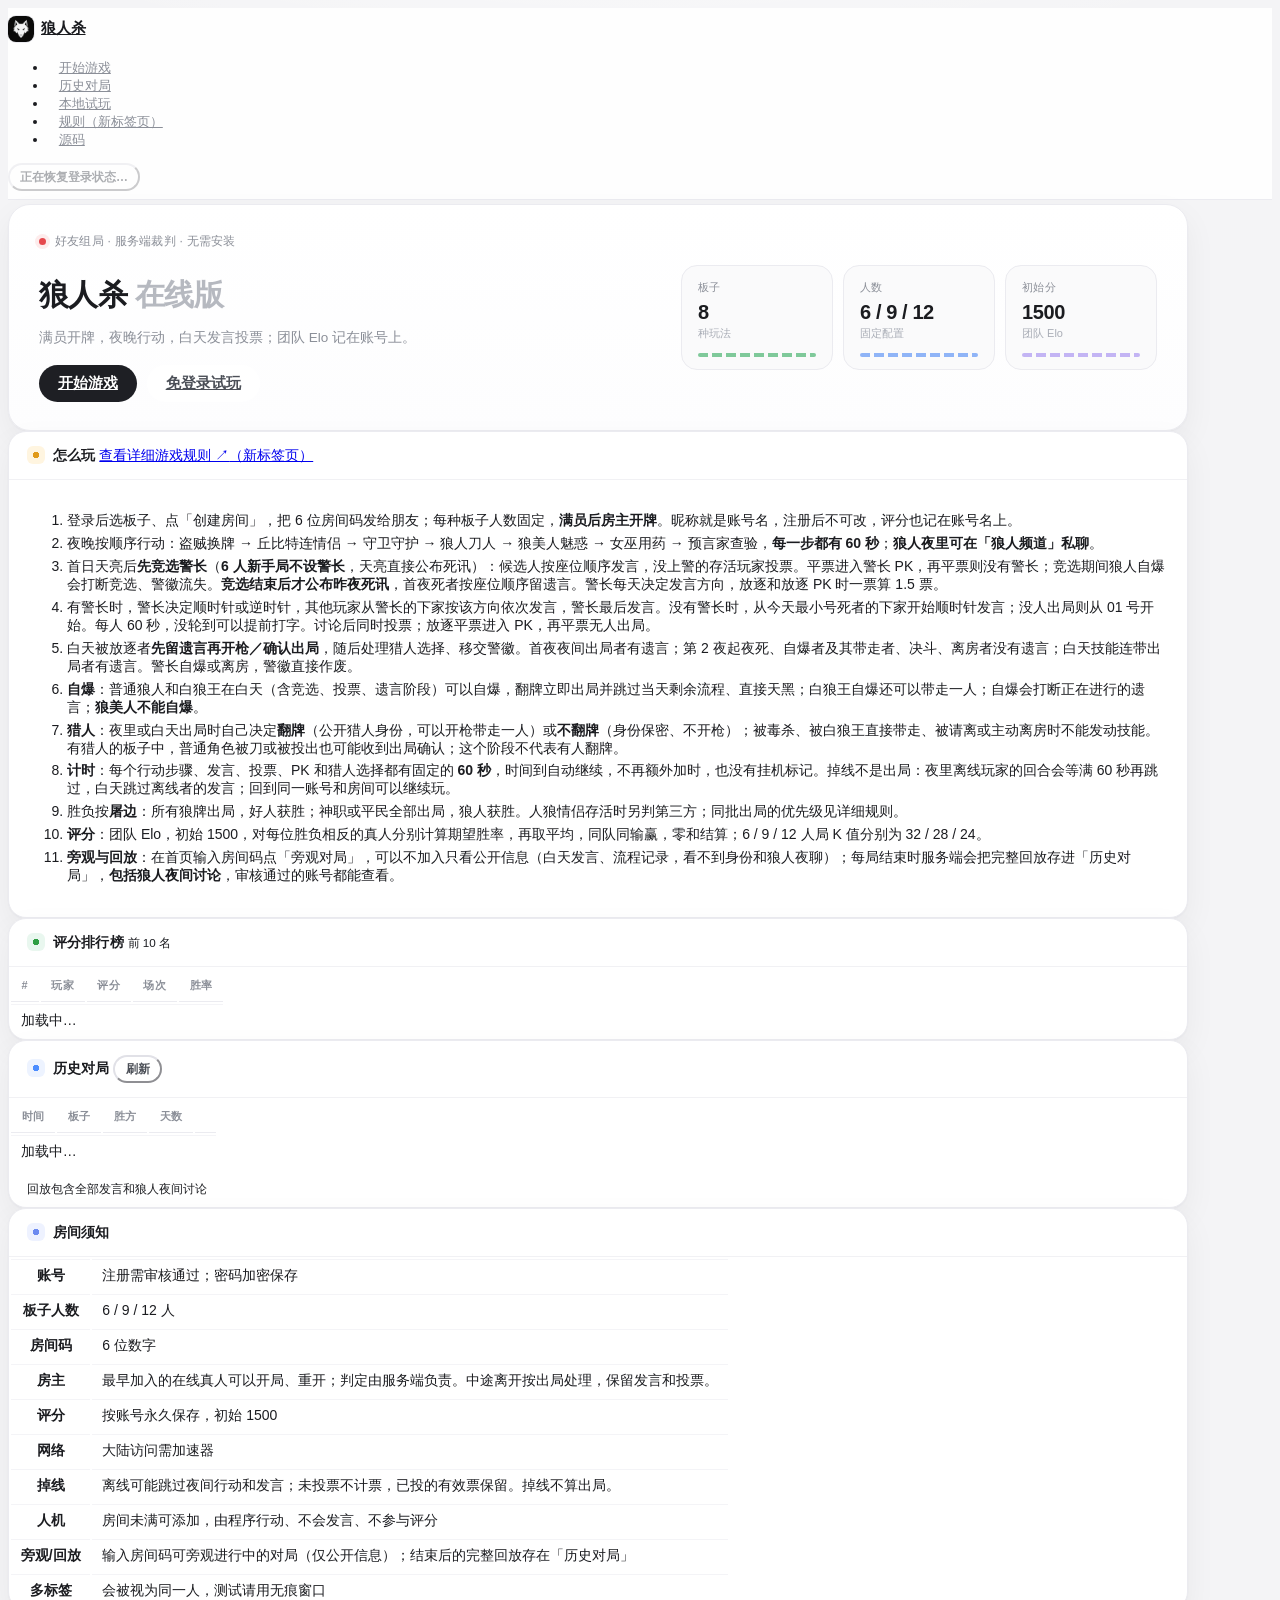
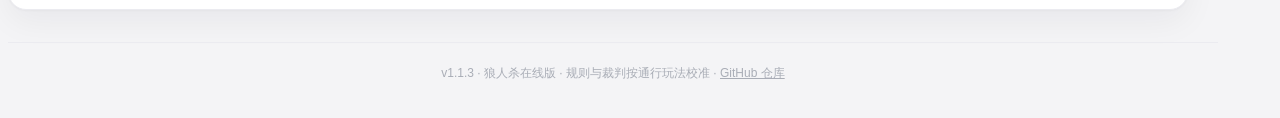
==== commit 6c494a4f: "重做浅色卡片风格界面 - 全站换成浅灰底 + 白色大圆角卡片、细边框、柔和阴影 - 按钮/输入框/标签改药丸造型，主按钮改深色 - 首页横幅改为浅色信息卡，加入板子/人数/初始分数据块 - 房间状态、" ====
--- a/index.html
+++ b/index.html
@@ -7,22 +7,22 @@
   <link rel="icon" type="image/png" href="icon.png">
   <link rel="apple-touch-icon" href="icon.png">
   <link rel="stylesheet" href="vendor/bootstrap.min.css?v=4.6.2">
-  <link rel="stylesheet" href="styles.css?v=1.1.3">
+  <link rel="stylesheet" href="styles.css?v=1.2.0">
   <script defer src="vendor/supabase.js"></script>
   <script defer src="js/config.js?v=1.1.0"></script>
   <script defer src="supabase/functions/_shared/modes.js?v=1.1.0"></script>
   <script defer src="supabase/functions/_shared/rules.js?v=1.1.0"></script>
   <script defer src="js/room-api.js?v=1.1.0-perf.6"></script>
-  <script defer src="js/app.js?v=1.1.0-perf.10"></script>
+  <script defer src="js/app.js?v=1.1.0-perf.11"></script>
 </head>
 <body>
-  <div class="sr-intro" aria-hidden="true"><img class="sr-intro-logo" src="icon.png" alt=""></div>
-  <nav class="navbar navbar-light bg-light mb-4">
+  <div class="sr-intro" id="srIntro" aria-hidden="true"><canvas class="sr-intro-canvas" id="srIntroCanvas"></canvas></div>
+  <nav class="navbar navbar-light mb-4">
     <div class="container">
       <a class="navbar-brand" href="./"><img class="sr-logo" src="icon.png" alt="" width="22" height="22">狼人杀</a>
       <ul class="navbar-nav mr-auto flex-row">
-        <li class="nav-item"><a class="nav-link" href="#start">开始游戏</a></li>
-        <li class="nav-item"><a class="nav-link" href="#historyCard">历史对局</a></li>
+        <li class="nav-item d-none d-sm-block"><a class="nav-link" href="#start">开始游戏</a></li>
+        <li class="nav-item d-none d-sm-block"><a class="nav-link" href="#historyCard">历史对局</a></li>
         <li class="nav-item"><a class="nav-link" href="./demo.html">本地试玩</a></li>
         <li class="nav-item"><a class="nav-link" href="./rules.html" target="_blank" rel="noopener">规则<span class="sr-only">（新标签页）</span></a></li>
         <li class="nav-item d-none d-sm-block"><a class="nav-link" href="https://github.com/legendcn/werewolf">源码</a></li>
@@ -47,11 +47,21 @@
   <main class="container uoj-content">
     <section id="homeView" class="view">
       <div class="sr-hero mb-4">
-        <h1 class="h2 mb-2">狼人杀</h1>
-        <p class="mb-3">好友组局 · <span class="sr-tag sr-tag-killer">8 种板子</span> <span class="sr-tag sr-tag-police">夜晚行动</span> <span class="sr-tag sr-tag-neutral">第三方阵营</span> <span class="sr-tag sr-tag-civilian">Elo 评分</span></p>
-        <a class="btn btn-light btn-lg" href="#start" id="heroStart">开始游戏</a>
-        <a class="btn btn-outline-light btn-lg ml-2" href="./demo.html">免登录试玩</a>
-        <p class="mt-3 mb-0 text-white-50 small" id="inviteHint" hidden></p>
+        <div class="sr-hero-copy">
+          <div class="sr-eyebrow">好友组局 · 服务端裁判 · 无需安装</div>
+          <h1>狼人杀 <span class="sr-hero-accent">在线版</span></h1>
+          <p class="sr-hero-sub mb-3">满员开牌，夜晚行动，白天发言投票；团队 Elo 记在账号上。</p>
+          <div class="sr-hero-actions">
+            <a class="btn btn-dark btn-lg" href="#start" id="heroStart">开始游戏</a>
+            <a class="btn btn-outline-secondary btn-lg" href="./demo.html">免登录试玩</a>
+          </div>
+          <p class="mt-3 mb-0 text-muted small" id="inviteHint" hidden></p>
+        </div>
+        <div class="sr-hero-stats">
+          <div class="sr-stat"><span class="sr-stat-label">板子</span><strong>8</strong><small>种玩法</small></div>
+          <div class="sr-stat"><span class="sr-stat-label">人数</span><strong>6 / 9 / 12</strong><small>固定配置</small></div>
+          <div class="sr-stat"><span class="sr-stat-label">初始分</span><strong>1500</strong><small>团队 Elo</small></div>
+        </div>
       </div>
 
       <div class="card mb-4" id="activeRoomCard" hidden>
@@ -60,7 +70,7 @@
             <strong>当前对局：房间 <span id="activeRoomCode" class="sr-code">------</span></strong>
             <div id="activeRoomNote" class="small text-muted mt-1">对局还在进行，审核完点「返回对局」即可继续。</div>
           </div>
-          <button id="backToRoomBtn" class="btn btn-danger" type="button">返回对局</button>
+          <button id="backToRoomBtn" class="btn btn-dark" type="button">返回对局</button>
           <form id="otherSpectate" class="input-group input-group-sm mt-3">
             <input id="otherRoomCode" class="form-control" maxlength="6" inputmode="numeric" placeholder="其他房间的 6 位房间码" aria-label="旁观房间码" required pattern="[0-9]{6}">
             <div class="input-group-append"><button class="btn btn-outline-secondary" type="submit">旁观其他对局</button></div>
@@ -92,7 +102,7 @@
           </div>
           <div class="form-row">
             <div class="col-md-6 mb-3 mb-md-0">
-              <button id="createRoom" class="btn btn-danger btn-block" type="button">创建房间</button>
+              <button id="createRoom" class="btn btn-dark btn-block" type="button">创建房间</button>
             </div>
             <div class="col-md-6">
               <form id="joinForm" class="input-group">
@@ -286,7 +296,7 @@
                 </table>
               </div>
               <div class="mt-3">
-                <button id="replayBtn" class="btn btn-danger" type="button" hidden>再来一局（房主）</button>
+                <button id="replayBtn" class="btn btn-dark" type="button" hidden>再来一局（房主）</button>
                 <button id="watchReplayBtn" class="btn btn-outline-dark ml-2" type="button">查看本局回放</button>
               </div>
             </div>
@@ -452,7 +462,7 @@
                   <input id="loginPass" class="form-control" type="password" maxlength="64" autocomplete="current-password">
                 </div>
               </div>
-              <button class="btn btn-danger" type="submit">登录</button>
+              <button class="btn btn-dark" type="submit">登录</button>
               <small class="text-muted ml-2">密码加密保存。</small>
             </form>
             <form id="registerForm" autocomplete="on" hidden>
@@ -470,7 +480,7 @@
                   <input id="regPass2" class="form-control" type="password" maxlength="64" autocomplete="new-password">
                 </div>
               </div>
-              <button class="btn btn-danger" type="submit">注册</button>
+              <button class="btn btn-dark" type="submit">注册</button>
               <small class="text-muted ml-2">注册后需审核通过才能游玩。</small>
             </form>
           </div>
@@ -490,5 +500,109 @@
   </div>
 
   <div id="toast" class="sr-toast" role="status" hidden></div>
+  <script>
+    (function () {
+      var veil = document.getElementById('srIntro');
+      if (!veil) return;
+      if (window.matchMedia && matchMedia('(prefers-reduced-motion: reduce)').matches) {
+        veil.remove();
+        return;
+      }
+      var canvas = document.getElementById('srIntroCanvas');
+      var ctx = canvas && canvas.getContext('2d');
+      var img = new Image();
+      var SIZE = 140;
+      var BOX = 360;
+      var PAD = (BOX - SIZE) / 2;
+      var DPR = Math.min(2, window.devicePixelRatio || 1);
+      var done = false;
+      function finish() {
+        if (done) return;
+        done = true;
+        veil.remove();
+      }
+      if (!ctx) { finish(); return; }
+      canvas.width = BOX * DPR;
+      canvas.height = BOX * DPR;
+
+      img.onload = function () {
+        var N = 6, CELL = SIZE / N, tris = [], verts = [];
+        for (var i = 0; i <= N; i++) {
+          verts[i] = [];
+          for (var j = 0; j <= N; j++) {
+            var edge = i === 0 || j === 0 || i === N || j === N;
+            verts[i][j] = {
+              x: PAD + i * CELL + (edge ? 0 : (Math.random() - 0.5) * CELL * 0.55),
+              y: PAD + j * CELL + (edge ? 0 : (Math.random() - 0.5) * CELL * 0.55)
+            };
+          }
+        }
+        for (var x = 0; x < N; x++) {
+          for (var y = 0; y < N; y++) {
+            var a = verts[x][y], b = verts[x + 1][y], c = verts[x + 1][y + 1], d = verts[x][y + 1];
+            if ((x + y) % 2 === 0) { tris.push([a, b, c], [a, c, d]); }
+            else { tris.push([a, b, d], [b, c, d]); }
+          }
+        }
+        for (var k = tris.length - 1; k > 0; k--) {
+          var m = Math.floor(Math.random() * (k + 1)), swap = tris[k];
+          tris[k] = tris[m]; tris[m] = swap;
+        }
+        var parts = tris.map(function (pts, idx) {
+          var cx = (pts[0].x + pts[1].x + pts[2].x) / 3;
+          var cy = (pts[0].y + pts[1].y + pts[2].y) / 3;
+          var ang = Math.random() * Math.PI * 2;
+          var dist = 90 + Math.random() * 80;
+          return {
+            pts: pts.map(function (p) {
+              return { x: cx + (p.x - cx) * 1.05, y: cy + (p.y - cy) * 1.05 };
+            }),
+            cx: cx, cy: cy,
+            dx: Math.cos(ang) * dist,
+            dy: Math.sin(ang) * dist,
+            rot: (Math.random() - 0.5) * 2.6,
+            scale: 0.5 + Math.random() * 0.45,
+            delay: 0.2 * (idx / tris.length),
+            dur: 0.6
+          };
+        });
+
+        var t0 = null;
+        function frame(now) {
+          if (done) return;
+          if (t0 === null) t0 = now;
+          var t = (now - t0) / 1000;
+          ctx.setTransform(DPR, 0, 0, DPR, 0, 0);
+          ctx.clearRect(0, 0, BOX, BOX);
+          for (var p = 0; p < parts.length; p++) {
+            var part = parts[p];
+            var g = Math.max(0, Math.min(1, (t - part.delay) / part.dur));
+            if (g <= 0) continue;
+            var e = 1 - Math.pow(1 - g, 3), back = 1 - e;
+            ctx.save();
+            ctx.translate(part.cx + part.dx * back, part.cy + part.dy * back);
+            ctx.rotate(part.rot * back);
+            var s = part.scale + (1 - part.scale) * e;
+            ctx.scale(s, s);
+            ctx.translate(-part.cx, -part.cy);
+            ctx.beginPath();
+            ctx.moveTo(part.pts[0].x, part.pts[0].y);
+            ctx.lineTo(part.pts[1].x, part.pts[1].y);
+            ctx.lineTo(part.pts[2].x, part.pts[2].y);
+            ctx.closePath();
+            ctx.clip();
+            ctx.drawImage(img, PAD, PAD, SIZE, SIZE);
+            ctx.restore();
+          }
+          if (t > 0.86) veil.style.opacity = String(Math.max(0, 1 - (t - 0.86) / 0.14));
+          if (t >= 1) { finish(); return; }
+          requestAnimationFrame(frame);
+        }
+        requestAnimationFrame(frame);
+      };
+      img.onerror = finish;
+      img.src = 'icon-light.png';
+    })();
+  </script>
 </body>
 </html>
--- a/styles.css
+++ b/styles.css
@@ -1,77 +1,297 @@
 html { font-size: 14px; }
 
+:root {
+  --sr-bg: #f4f4f6;
+  --sr-card: #ffffff;
+  --sr-line: #ebebf0;
+  --sr-line-strong: #e1e1e7;
+  --sr-text: #1b1c20;
+  --sr-muted: #8b8f98;
+  --sr-faint: #a9adb6;
+  --sr-red: #e5484d;
+  --sr-radius: 18px;
+  --sr-shadow: 0 1px 2px rgba(17, 24, 39, 0.03), 0 12px 32px rgba(17, 24, 39, 0.05);
+}
+
 body {
+  background:
+    radial-gradient(1200px 420px at 50% -220px, #ffffff 0, rgba(255, 255, 255, 0) 70%),
+    var(--sr-bg);
+  color: var(--sr-text);
+  font-family: -apple-system, BlinkMacSystemFont, "Segoe UI", "PingFang SC", "Hiragino Sans GB", "Microsoft YaHei", "Noto Sans SC", sans-serif;
+  -webkit-font-smoothing: antialiased;
+}
+
+.container { max-width: 1180px; }
+
+.uoj-content { min-height: 250px; padding-top: 4px; }
+
+/* ---------- 顶部导航 ---------- */
+.navbar {
+  background: rgba(255, 255, 255, 0.92);
+  border-bottom: 1px solid var(--sr-line);
+  padding: 0.55rem 0;
+}
+
+.navbar-light .navbar-brand {
+  display: inline-flex;
+  align-items: center;
+  color: var(--sr-text);
+  font-weight: 700;
+  font-size: 15px;
+  letter-spacing: -0.01em;
+}
+
+.navbar-nav.flex-row .nav-link {
+  padding: 0.35rem 0.7rem;
+  margin: 0 1px;
+  border-radius: 999px;
+  font-size: 13px;
+}
+
+.navbar-light .navbar-nav .nav-link {
+  color: var(--sr-muted);
+}
+
+.navbar-light .navbar-nav .nav-link:hover,
+.navbar-light .navbar-nav .nav-link:focus {
+  color: var(--sr-text);
+  background: #f3f3f6;
+}
+
+.navbar-light .navbar-nav .nav-link.active {
+  color: var(--sr-text);
+  background: #f1f1f4;
+}
+
+/* ---------- 卡片与按钮 ---------- */
+.card {
+  background: var(--sr-card);
+  border: 1px solid var(--sr-line);
+  border-radius: var(--sr-radius);
+  box-shadow: var(--sr-shadow);
+  overflow: hidden;
+}
+
+.card-header {
+  padding: 14px 18px;
+  background: transparent;
+  border-bottom: 1px solid #f1f1f4;
+  border-radius: 0;
+}
+
+.card-header strong {
+  font-weight: 650;
+  letter-spacing: 0.01em;
+}
+
+.card-header strong::before {
+  content: "";
+  display: inline-block;
+  width: 18px;
+  height: 18px;
+  margin-right: 8px;
+  border-radius: 6px;
+  vertical-align: -4px;
+  background-color: #eef2ff;
+  background-image: radial-gradient(circle at 50% 50%, #6d8bf0 0 3px, transparent 3.2px);
+}
+
+#start .card-header strong::before { background-color: #fdecec; background-image: radial-gradient(circle at 50% 50%, #e5484d 0 3px, transparent 3.2px); }
+#rules .card-header strong::before { background-color: #fff5e0; background-image: radial-gradient(circle at 50% 50%, #e09a1a 0 3px, transparent 3.2px); }
+#leaderboard .card-header strong::before { background-color: #e9f7ef; background-image: radial-gradient(circle at 50% 50%, #2f9e44 0 3px, transparent 3.2px); }
+#historyCard .card-header strong::before { background-color: #edf3ff; background-image: radial-gradient(circle at 50% 50%, #4c8dff 0 3px, transparent 3.2px); }
+#adminCard .card-header strong::before { background-color: #fdecec; background-image: radial-gradient(circle at 50% 50%, #e5484d 0 3px, transparent 3.2px); }
+#gameOverCard .card-header strong::before { background-color: #f2eeff; background-image: radial-gradient(circle at 50% 50%, #7c5cff 0 3px, transparent 3.2px); }
+
+.card-body { padding: 18px; }
+
+.card-body.p-2 { padding: 10px !important; }
+.card-body.py-2 { padding-top: 10px !important; padding-bottom: 10px !important; }
+
+.btn {
+  border-radius: 999px;
+  font-weight: 600;
+  font-size: 13px;
+  line-height: 1.35;
+  padding: 0.42rem 0.95rem;
+  transition: background-color 0.15s, border-color 0.15s, color 0.15s, box-shadow 0.15s;
+}
+
+.btn-sm { font-size: 12px; padding: 0.3rem 0.72rem; }
+.btn-lg { font-size: 14.5px; padding: 0.62rem 1.35rem; }
+.btn-block { border-radius: 12px; }
+
+.btn:focus,
+.btn.focus { box-shadow: 0 0 0 3px rgba(70, 80, 110, 0.13); }
+
+.btn-primary,
+.btn-dark {
+  color: #fff;
+  background: #1e1f24;
+  border-color: #1e1f24;
+}
+
+.btn-primary:hover,
+.btn-primary:focus,
+.btn-primary:not(:disabled):not(.disabled):active,
+.btn-primary:not(:disabled):not(.disabled).active,
+.btn-dark:hover,
+.btn-dark:focus,
+.btn-dark:not(:disabled):not(.disabled):active,
+.btn-dark:not(:disabled):not(.disabled).active {
+  color: #fff;
+  background: #33353c;
+  border-color: #33353c;
+}
+
+.btn-danger {
+  color: #fff;
+  background: var(--sr-red);
+  border-color: var(--sr-red);
+}
+
+.btn-danger:hover,
+.btn-danger:focus,
+.btn-danger:not(:disabled):not(.disabled):active,
+.btn-danger:not(:disabled):not(.disabled).active {
+  color: #fff;
+  background: #d13c41;
+  border-color: #d13c41;
+}
+
+.btn-outline-dark,
+.btn-outline-secondary {
+  color: #4b4f57;
   background: #fff;
-  color: #212529;
-}
-
-.uoj-content { min-height: 250px; }
-
-/* Standalone, printable rulebook; no JS or account needed. */
-.rulebook { max-width: 54rem; line-height: 1.75; }
-.rulebook h1 { font-size: 2rem; }
-.rulebook h2 { font-size: 1.4rem; margin: 2rem 0 .75rem; }
-.rulebook li, .rulebook dd { margin-bottom: .45rem; }
-.rulebook .rule-example { padding: .75rem 1rem; background: #f4f6fa; border-left: 3px solid #576c90; }
-@media print {
-  .rulebook nav, .rulebook footer, .rulebook header > a { display: none; }
-  .rulebook h2, .rulebook dt { break-after: avoid; }
-}
-
-.navbar-nav.flex-row .nav-link {
-  padding-left: 0.75rem;
-  padding-right: 0.75rem;
-}
-
-/* ---------- 顶部横幅（仿 QOJ 杀人游戏 sr-hero） ---------- */
-.sr-hero {
-  padding: 28px 30px;
-  border-radius: 18px;
+  border-color: var(--sr-line-strong);
+}
+
+.btn-outline-primary {
+  color: #3f63cc;
+  background: #fff;
+  border-color: #d9e1f7;
+}
+
+.btn-outline-danger {
+  color: #c8383e;
+  background: #fff;
+  border-color: #f0cfd1;
+}
+
+.btn-outline-warning {
+  color: #a26400;
+  background: #fff;
+  border-color: #f0dcb2;
+}
+
+.btn-outline-dark:hover,
+.btn-outline-dark:focus,
+.btn-outline-secondary:hover,
+.btn-outline-secondary:focus {
+  color: var(--sr-text);
+  background: #f5f5f7;
+  border-color: #d6d6dd;
+}
+
+.btn-outline-primary:hover,
+.btn-outline-primary:focus {
+  color: #3357bd;
+  background: #f2f6ff;
+  border-color: #c6d3f3;
+}
+
+.btn-outline-danger:hover,
+.btn-outline-danger:focus {
+  color: #c8383e;
+  background: #fdf1f1;
+  border-color: #eabec0;
+}
+
+.btn-outline-warning:hover,
+.btn-outline-warning:focus {
+  color: #8a5500;
+  background: #fff8ea;
+  border-color: #ecd09a;
+}
+
+.btn-primary.disabled,
+.btn-primary:disabled,
+.btn-dark.disabled,
+.btn-dark:disabled {
   color: #fff;
-  background: radial-gradient(ellipse at 80% 20%, rgba(220, 53, 69, 0.55), transparent 55%),
-    linear-gradient(135deg, #1b1f3a, #2d1b3d 60%, #4a1622);
-  box-shadow: 0 8px 24px rgba(0, 0, 0, 0.2);
-}
-
-.sr-hero h1 {
+  background: #1e1f24;
+  border-color: #1e1f24;
+}
+
+.btn-danger.disabled,
+.btn-danger:disabled {
   color: #fff;
-}
-
-.sr-hero p { color: rgba(255, 255, 255, 0.9); }
-
-.sr-tag {
-  display: inline-block;
-  padding: 0 0.45em;
-  border-radius: 0.3em;
-  font-size: 85%;
-  font-weight: 600;
-  line-height: 1.5;
-  color: #fff;
-  background: #6c757d;
-  white-space: nowrap;
-}
-
-.sr-tag-killer { background: #c82333; }
-.sr-tag-police { background: #1d63c4; }
-.sr-tag-civilian { background: #5a6268; }
-.sr-tag-neutral { background: #6f42c1; }
-
-.sr-explode-badge {
-  display: inline-block;
-  padding: 0 0.45em;
-  border-radius: 0.3em;
-  font-size: 80%;
-  font-weight: 600;
-  line-height: 1.5;
-  white-space: nowrap;
-  color: #842029;
-  background: #f8d7da;
-}
-
-.sr-explode-badge.sr-explode-no {
-  color: #084298;
-  background: #cfe2ff;
-}
+  background: var(--sr-red);
+  border-color: var(--sr-red);
+}
+
+.btn:disabled,
+.btn.disabled { opacity: 0.45; }
+
+/* ---------- 表单 ---------- */
+.form-control {
+  height: auto;
+  padding: 0.5rem 0.8rem;
+  font-size: 13.5px;
+  color: var(--sr-text);
+  background: #fafafb;
+  border: 1px solid #e6e6ec;
+  border-radius: 12px;
+}
+
+.form-control:focus {
+  color: var(--sr-text);
+  background: #fff;
+  border-color: #c8d4f7;
+  box-shadow: 0 0 0 3px rgba(84, 111, 255, 0.1);
+}
+
+.form-control::placeholder { color: #b3b7bf; }
+
+.form-control:disabled,
+.form-control[readonly] { background: #f4f4f6; }
+
+.form-control-sm { font-size: 12.5px; padding: 0.32rem 0.6rem; border-radius: 10px; }
+
+select.form-control { cursor: pointer; }
+
+label { color: #5f636b; }
+
+.input-group {
+  padding: 3px;
+  background: #fafafb;
+  border: 1px solid #e6e6ec;
+  border-radius: 999px;
+}
+
+.input-group:focus-within {
+  background: #fff;
+  border-color: #c8d4f7;
+  box-shadow: 0 0 0 3px rgba(84, 111, 255, 0.1);
+}
+
+.input-group > .form-control,
+.input-group > .form-control:not(:first-child) {
+  border: 0 !important;
+  background: transparent !important;
+  box-shadow: none !important;
+  border-radius: 999px !important;
+  padding-left: 0.85rem;
+}
+
+.input-group-append {
+  display: flex;
+  gap: 4px;
+  margin-left: 4px;
+}
+
+.input-group-append .btn { border-radius: 999px !important; }
 
 #roomCode {
   letter-spacing: 0.25em;
@@ -84,13 +304,173 @@
   text-align: left;
 }
 
-/* ---------- 房间状态条（仿 sr-status） ---------- */
+/* ---------- 徽章 / 标签 ---------- */
+.badge {
+  padding: 0.3em 0.6em;
+  border-radius: 999px;
+  font-size: 10.5px;
+  font-weight: 600;
+  letter-spacing: 0.02em;
+}
+
+.badge-secondary { color: #6d7179; background: #f1f1f4; }
+.badge-primary { color: #3b63d9; background: #edf2ff; }
+.badge-danger { color: #c8383e; background: #fdecec; }
+.badge-warning { color: #9a6100; background: #fff4e0; }
+.badge-info { color: #1d7a4f; background: #e8f7f1; }
+.badge-dark { color: #fff; background: #2a2b30; }
+.badge-success { color: #1d6f45; background: #e9f7ef; }
+
+.sr-tag {
+  display: inline-block;
+  padding: 0.1em 0.6em;
+  border-radius: 999px;
+  font-size: 11px;
+  font-weight: 600;
+  line-height: 1.6;
+  color: #5d616a;
+  background: #f1f1f4;
+  white-space: nowrap;
+}
+
+.sr-tag-killer { color: #c33a40; background: #fdecec; }
+.sr-tag-police { color: #3861c9; background: #edf3ff; }
+.sr-tag-civilian { color: #5d616a; background: #f1f1f4; }
+.sr-tag-neutral { color: #6a4bd8; background: #f3efff; }
+
+.sr-explode-badge {
+  display: inline-block;
+  padding: 0.1em 0.6em;
+  border-radius: 999px;
+  font-size: 10.5px;
+  font-weight: 600;
+  line-height: 1.6;
+  white-space: nowrap;
+  color: #a33137;
+  background: #fdecec;
+}
+
+.sr-explode-badge.sr-explode-no {
+  color: #2c4b9b;
+  background: #eef4ff;
+}
+
+/* ---------- 顶部横幅 ---------- */
+.sr-hero {
+  display: flex;
+  flex-wrap: wrap;
+  align-items: center;
+  justify-content: space-between;
+  gap: 26px;
+  padding: 28px 30px;
+  border-radius: 22px;
+  color: var(--sr-text);
+  background: linear-gradient(180deg, #ffffff, #fdfdfe);
+  border: 1px solid var(--sr-line);
+  box-shadow: var(--sr-shadow);
+}
+
+.sr-hero-copy { min-width: 0; }
+
+.sr-eyebrow {
+  display: flex;
+  align-items: center;
+  gap: 9px;
+  margin-bottom: 10px;
+  font-size: 12px;
+  color: var(--sr-muted);
+  letter-spacing: 0.02em;
+}
+
+.sr-eyebrow::before {
+  content: "";
+  width: 7px;
+  height: 7px;
+  border-radius: 50%;
+  background: var(--sr-red);
+  box-shadow: 0 0 0 4px #fdecec;
+}
+
+.sr-hero h1 {
+  margin-bottom: 6px;
+  color: var(--sr-text);
+  font-size: 30px;
+  font-weight: 750;
+  letter-spacing: -0.02em;
+}
+
+.sr-hero-accent { color: #b6b9c0; font-weight: 600; }
+
+.sr-hero-sub {
+  margin-bottom: 18px;
+  color: var(--sr-muted);
+  font-size: 13.5px;
+}
+
+.sr-hero-actions {
+  display: flex;
+  flex-wrap: wrap;
+  gap: 10px;
+}
+
+.sr-hero-stats {
+  display: flex;
+  flex-wrap: wrap;
+  gap: 10px;
+}
+
+.sr-stat {
+  min-width: 118px;
+  padding: 14px 16px 12px;
+  background: #fafafb;
+  border: 1px solid var(--sr-line);
+  border-radius: 16px;
+}
+
+.sr-stat-label {
+  display: block;
+  margin-bottom: 6px;
+  color: var(--sr-muted);
+  font-size: 11px;
+  letter-spacing: 0.04em;
+}
+
+.sr-stat strong {
+  display: block;
+  font-size: 20px;
+  font-weight: 700;
+  letter-spacing: -0.02em;
+  font-variant-numeric: tabular-nums;
+}
+
+.sr-stat small {
+  display: block;
+  margin-top: 2px;
+  color: var(--sr-faint);
+  font-size: 11px;
+}
+
+.sr-stat::after {
+  content: "";
+  display: block;
+  height: 4px;
+  margin-top: 12px;
+  border-radius: 2px;
+  background: repeating-linear-gradient(90deg, #d8dbe3 0 10px, transparent 10px 14px);
+}
+
+.sr-stat:nth-child(1)::after { background: repeating-linear-gradient(90deg, #7fc99a 0 10px, transparent 10px 14px); }
+.sr-stat:nth-child(2)::after { background: repeating-linear-gradient(90deg, #8fb4f7 0 10px, transparent 10px 14px); }
+.sr-stat:nth-child(3)::after { background: repeating-linear-gradient(90deg, #c3b4f4 0 10px, transparent 10px 14px); }
+
+/* ---------- 房间状态条 ---------- */
 .sr-status {
-  padding: 12px 16px;
-  margin-bottom: 12px;
-  border-radius: 12px;
-  background: #fff6d9;
-  border: 1px solid #f1d98a;
+  padding: 15px 18px;
+  margin-bottom: 14px;
+  background: var(--sr-card);
+  border: 1px solid var(--sr-line);
+  border-radius: var(--sr-radius);
+  box-shadow: 0 1px 2px rgba(17, 24, 39, 0.03);
 }
 
 .sr-status-main {
@@ -102,17 +482,35 @@
 }
 
 .sr-phase {
-  font-size: 1.25rem;
+  display: inline-flex;
+  align-items: center;
+  font-size: 15px;
   font-weight: 700;
+  letter-spacing: -0.01em;
+}
+
+.sr-phase::before {
+  content: "";
+  width: 8px;
+  height: 8px;
+  margin-right: 8px;
+  border-radius: 50%;
+  background: #2f9e44;
+  box-shadow: 0 0 0 4px #e9f7ef;
 }
 
 .sr-code {
+  display: inline-block;
+  padding: 0.05em 0.42em;
+  border-radius: 8px;
+  background: #f1f1f4;
+  color: #3c3f46;
   font-variant-numeric: tabular-nums;
   letter-spacing: 0.08em;
 }
 
 .sr-me-sub {
-  color: #555;
+  color: var(--sr-muted);
   font-size: 90%;
 }
 
@@ -123,17 +521,90 @@
 }
 
 .sr-conn {
-  font-size: 90%;
-  color: #6c757d;
-}
-
-.sr-conn-live { color: #1e7e34; }
-
-/* ---------- 座位网格（仿 sr-seats / sr-seat） ---------- */
+  color: var(--sr-muted);
+  font-size: 12px;
+}
+
+.sr-conn-live { color: #1d7a4f; }
+
+.sr-clock {
+  font-size: 20px;
+  font-weight: 700;
+  letter-spacing: -0.02em;
+  font-variant-numeric: tabular-nums;
+}
+
+.sr-prompt {
+  margin-top: 6px;
+  color: var(--sr-muted);
+  font-size: 12.5px;
+}
+
+.sr-status.sr-night {
+  background: #f7f5ff;
+  border-color: #e8e3fb;
+  color: #2c2a3a;
+}
+
+.sr-status.sr-night .sr-phase::before {
+  background: #7c5cff;
+  box-shadow: 0 0 0 4px #ece7fd;
+}
+
+.sr-status.sr-night .sr-prompt { color: #7a76a3; }
+.sr-status.sr-night .sr-clock { color: #1f1e2e; }
+
+.sr-status.sr-over { background: #fafafb; border-color: var(--sr-line); }
+.sr-status.sr-over .sr-phase::before { background: #a9adb6; box-shadow: 0 0 0 4px #f1f1f4; }
+
+.sr-action {
+  display: flex;
+  flex-wrap: wrap;
+  align-items: center;
+  gap: 8px;
+  padding: 12px 14px;
+  background: var(--sr-card);
+  border: 1px solid var(--sr-line);
+  border-radius: var(--sr-radius);
+  box-shadow: 0 1px 2px rgba(17, 24, 39, 0.03);
+}
+
+.sr-action:empty { display: none; }
+
+.sr-act-hint {
+  flex-basis: 100%;
+  color: var(--sr-muted);
+  font-size: 12px;
+}
+
+/* ---------- 身份条与身份牌 ---------- */
+.sr-me {
+  display: flex;
+  flex-wrap: wrap;
+  align-items: center;
+  gap: 6px 16px;
+  padding: 12px 16px;
+  border-radius: 16px;
+  border: 1px solid #e6e6ec;
+  background: var(--sr-card);
+}
+
+.sr-me-killer { border-color: #f3c9cc; background: #fffafa; }
+.sr-me-police { border-color: #d9e1f7; background: #fafcff; }
+.sr-me-neutral { border-color: #e6defa; background: #fcfbff; }
+
+.sr-rolecard { border: 1px solid var(--sr-line); }
+.sr-rolecard-killer { border-color: #f3c9cc; }
+.sr-rolecard-police { border-color: #d9e1f7; }
+.sr-rolecard .sr-tag { font-size: 100%; }
+
+.sr-me[hidden], .sr-rolecard[hidden] { display: none; }
+
+/* ---------- 座位网格 ---------- */
 .sr-seats {
   display: grid;
   grid-template-columns: repeat(4, minmax(0, 1fr));
-  gap: 8px;
+  gap: 10px;
   list-style: none;
   margin: 0;
   padding: 0;
@@ -145,17 +616,18 @@
   flex-direction: column;
   align-items: center;
   gap: 3px;
-  padding: 8px 6px;
+  padding: 10px 8px 9px;
   min-width: 0;
-  border-radius: 10px;
-  border: 2px solid #dee2e6;
-  background: #fff;
+  border-radius: 16px;
+  border: 1px solid var(--sr-line);
+  background: var(--sr-card);
   text-align: center;
+  transition: border-color 0.15s, box-shadow 0.15s, transform 0.15s, background-color 0.15s;
 }
 
 .sr-seat.sr-self {
-  background: #f3f8ff;
-  border-color: #9dbbe6;
+  background: #f7f9ff;
+  border-color: #cdd9ff;
 }
 
 .sr-seat-head {
@@ -169,22 +641,22 @@
 
 .sr-num {
   font-weight: 700;
-  font-size: 1.05rem;
-  color: #343a40;
+  font-size: 13px;
+  color: #a0a4ac;
   font-variant-numeric: tabular-nums;
 }
 
 .sr-avatar {
-  width: 48px;
-  height: 48px;
+  width: 46px;
+  height: 46px;
   border-radius: 50%;
-  background: #e9ecef;
+  background: #f3f3f6;
   display: flex;
   align-items: center;
   justify-content: center;
-  font-weight: 700;
-  font-size: 1.1rem;
-  color: #495057;
+  font-weight: 650;
+  font-size: 15px;
+  color: #5b5f68;
 }
 
 .sr-name {
@@ -192,7 +664,8 @@
   overflow: hidden;
   text-overflow: ellipsis;
   white-space: nowrap;
-  font-size: 90%;
+  font-size: 12.5px;
+  color: #3f434b;
 }
 
 .sr-marks {
@@ -205,26 +678,26 @@
 
 .sr-empty {
   grid-column: 1 / -1;
-  border: 1px dashed #ced4da;
-  border-radius: 10px;
-  padding: 18px;
+  border: 1px dashed #d9d9e0;
+  border-radius: 16px;
+  padding: 20px;
   text-align: center;
-  color: #6c757d;
+  color: var(--sr-muted);
 }
 
 .sr-seat.sr-seat-empty {
   border-style: dashed;
-  border-color: #ced4da;
-  background: #fbfbfb;
-  color: #adb5bd;
+  border-color: #e2e2e8;
+  background: #fbfbfc;
+  color: var(--sr-faint);
 }
 
 .sr-seat.sr-seat-empty .sr-avatar {
-  background: #f1f3f5;
-  color: #adb5bd;
-}
-
-.sr-seat.sr-seat-empty .sr-name { color: #adb5bd; }
+  background: #f4f4f6;
+  color: var(--sr-faint);
+}
+
+.sr-seat.sr-seat-empty .sr-name { color: var(--sr-faint); }
 
 .sr-seat.sr-dead {
   opacity: 0.5;
@@ -239,8 +712,9 @@
 
 .sr-seat.sr-clickable:hover,
 .sr-seat.sr-clickable:focus {
-  border-color: #6c757d;
-  box-shadow: 0 2px 8px rgba(0, 0, 0, 0.15);
+  border-color: #b9c6f5;
+  box-shadow: 0 6px 18px rgba(63, 92, 201, 0.12);
+  transform: translateY(-1px);
   outline: none;
 }
 
@@ -249,115 +723,78 @@
   flex-wrap: wrap;
   justify-content: center;
   gap: 4px;
-  margin-top: 2px;
+  margin-top: 3px;
 }
 
 .sr-kick .btn {
-  padding: 0.05rem 0.4rem;
-  font-size: 72%;
+  padding: 0.05rem 0.5rem;
+  font-size: 11px;
   line-height: 1.5;
 }
 
 .sr-appoint .sr-rolepick {
   height: auto;
   max-width: 11em;
-  padding: 0.05rem 0.3rem;
-  font-size: 72%;
+  padding: 0.1rem 0.4rem;
+  font-size: 11px;
+  border-radius: 8px;
 }
 
 .sr-seat.sr-picked {
-  border-color: #dc3545;
-  box-shadow: 0 0 0 3px rgba(220, 53, 69, 0.3);
-}
-
-.sr-seat.sr-speaking { border-color: #f0ad00; box-shadow: 0 0 0 3px rgba(240, 173, 0, 0.35); background: #fff8e1; }
-
-.sr-seat.sr-wolfpicked { border-color: #8a2be2; box-shadow: 0 0 0 3px rgba(138, 43, 226, 0.25); }
+  border-color: #e5484d;
+  background: #fffafa;
+  box-shadow: 0 0 0 3px rgba(229, 72, 77, 0.14);
+}
+
+.sr-seat.sr-speaking {
+  border-color: #f0d49b;
+  background: #fffaf0;
+  box-shadow: 0 0 0 3px rgba(245, 159, 0, 0.12);
+}
+
+.sr-seat.sr-wolfpicked {
+  border-color: #8b5cf6;
+  box-shadow: 0 0 0 3px rgba(139, 92, 246, 0.13);
+}
 
 .sr-wolfpick {
   max-width: 100%;
   overflow: hidden;
   text-overflow: ellipsis;
   white-space: nowrap;
-  font-size: 72%;
+  font-size: 11px;
   font-weight: 600;
   color: #5b1d9c;
 }
 
-.sr-clock {
-  font-variant-numeric: tabular-nums;
-  font-size: 1.25rem;
-  font-weight: 700;
-}
-
-.sr-prompt {
-  margin-top: 4px;
-  color: #6c757d;
-  font-size: 92%;
-}
-
-.sr-action {
-  display: flex;
-  flex-wrap: wrap;
-  align-items: center;
-  gap: 8px;
-}
-
-/* ---------- 身份条与身份牌（仿 sr-me） ---------- */
-.sr-me {
-  display: flex;
-  flex-wrap: wrap;
-  align-items: center;
-  gap: 6px 16px;
-  padding: 10px 16px;
-  border-radius: 12px;
-  border: 2px solid #adb5bd;
-  background: #f8f9fa;
-}
-
-.sr-me-killer { border-color: #c82333; background: #fff1f2; }
-.sr-me-police { border-color: #1d63c4; background: #eef4ff; }
-.sr-me-neutral { border-color: #6f42c1; background: #f5f1ff; }
-
-.sr-status.sr-night {
-  background: #1c2340;
-  border-color: #1c2340;
-  color: #e6e9ff;
-}
-
-.sr-status.sr-night .sr-prompt { color: #c9cff2; }
-.sr-status.sr-night .sr-clock { color: #fff; }
-.sr-status.sr-over { background: #eef1f4; border-color: #d5dbe1; }
-
-.sr-rolecard { border: 2px solid #dee2e6; }
-.sr-rolecard-killer { border-color: #e4a0a7; }
-.sr-rolecard-police { border-color: #9dbbe6; }
-.sr-rolecard .sr-tag { font-size: 100%; }
-
-.sr-me[hidden], .sr-rolecard[hidden] { display: none; }
-
-/* ---------- 房间动态 ---------- */
+/* ---------- 动态与聊天 ---------- */
 .sr-feed {
   height: 300px;
   overflow-y: auto;
-  font-size: 92%;
-}
+  font-size: 12.5px;
+  scrollbar-width: thin;
+  scrollbar-color: #d8d8df transparent;
+}
+
+.sr-feed::-webkit-scrollbar { width: 8px; }
+.sr-feed::-webkit-scrollbar-thumb { background: #dcdce3; border-radius: 8px; }
+.sr-feed::-webkit-scrollbar-track { background: transparent; }
 
 .sr-sys {
-  margin: 6px 0;
-  padding: 4px 8px;
-  border-radius: 6px;
-  background: #f1f3f5;
-  color: #495057;
-}
-
-.sr-sys-night { background: #1c2340; color: #e6e9ff; }
-.sr-sys-dawn { background: #fff3cd; color: #6b5200; }
-.sr-sys-vote { background: #e9e4f7; color: #3d2b6b; }
-.sr-sys-death { background: #fbe3e5; color: #8a1c26; }
-.sr-sys-check { background: #e2ecfb; color: #173f7a; }
-.sr-sys-finish { background: #d4edda; color: #155724; font-weight: 600; }
-.sr-sys-warning { background: #f8d7da; color: #721c24; font-weight: 600; }
+  margin: 8px 0;
+  padding: 8px 12px;
+  border-radius: 12px;
+  background: #f6f6f8;
+  color: #5f636b;
+}
+
+.sr-sys-night { background: #f2efff; color: #4a3f8f; }
+.sr-sys-dawn { background: #fff8e6; color: #8a5a00; }
+.sr-sys-vote { background: #f3efff; color: #5a4293; }
+.sr-sys-death { background: #fdecec; color: #a33137; }
+.sr-sys-check { background: #eef4ff; color: #2c4b9b; }
+.sr-sys-finish { background: #e9f7ef; color: #1d6f45; font-weight: 600; }
+.sr-sys-warning { background: #fdecec; color: #a33137; font-weight: 600; }
 
 .sr-act {
   display: flex;
@@ -366,43 +803,74 @@
   gap: 8px;
 }
 
-.sr-act-hint {
-  flex-basis: 100%;
-  color: #6c757d;
-  font-size: 90%;
-}
-
 .sr-chat-feed { height: 220px; }
 
-.sr-chat-msg { margin: 4px 0; padding: 2px 4px; }
-.sr-chat-who { font-weight: 600; margin-right: 6px; color: #343a40; }
+.sr-chat-msg { margin: 4px 0; padding: 6px 10px; border-radius: 12px; background: #fafafb; }
+.sr-chat-who { font-weight: 600; margin-right: 6px; color: #33363d; font-size: 12px; }
 .sr-chat-text { white-space: pre-wrap; word-break: break-word; }
 .sr-chat-pending { opacity: 0.55; font-style: italic; }
-.sr-chat-pending .sr-chat-who { color: #6c757d; }
+.sr-chat-pending .sr-chat-who { color: var(--sr-muted); }
 
 .sr-winner {
-  padding: 12px 16px;
-  border-radius: 10px;
+  padding: 14px 18px;
+  border-radius: 16px;
+  border: 1px solid #d3eee0;
   font-weight: 700;
-  background: #d4edda;
-  color: #155724;
-}
-
-.sr-winner.sr-winner-wolf { background: #fbe3e5; color: #8a1c26; }
-.sr-winner.sr-winner-lovers { background: #f5f1ff; color: #4b2a8a; }
-
-.sr-overcard { border: 2px solid #dee2e6; }
+  background: #e9f7ef;
+  color: #1d6f45;
+}
+
+.sr-winner.sr-winner-wolf { background: #fdecec; border-color: #f8d7d9; color: #a33137; }
+.sr-winner.sr-winner-lovers { background: #f3efff; border-color: #e6defa; color: #5a4293; }
+
+.sr-overcard { border: 1px solid var(--sr-line); }
 
 .sr-role-tagcell .sr-tag { font-size: 78%; }
 
-.sr-rate { font-size: 72%; color: #6c757d; font-variant-numeric: tabular-nums; }
-.sr-win { color: #1e7e34; font-weight: 600; }
-.sr-lose { color: #a71d2a; }
-.sr-delta-up { color: #1e7e34; font-weight: 600; }
-.sr-delta-down { color: #a71d2a; font-weight: 600; }
+.sr-rate { font-size: 10.5px; color: var(--sr-muted); font-variant-numeric: tabular-nums; }
+.sr-win { color: #1d6f45; font-weight: 600; }
+.sr-lose { color: #b0353b; }
+.sr-delta-up { color: #1d6f45; font-weight: 600; }
+.sr-delta-down { color: #b0353b; font-weight: 600; }
+
+/* ---------- 表格 ---------- */
+.table {
+  margin-bottom: 0;
+  color: var(--sr-text);
+}
+
+.table thead th {
+  padding: 0.6rem 0.75rem;
+  border-top: 0;
+  border-bottom: 1px solid var(--sr-line);
+  background: transparent;
+  color: var(--sr-muted);
+  font-size: 11px;
+  font-weight: 600;
+  letter-spacing: 0.05em;
+  white-space: nowrap;
+}
+
+.table td,
+.table th {
+  padding: 0.6rem 0.75rem;
+  border-top: 1px solid #f4f4f7;
+  vertical-align: middle;
+}
+
+.table-sm td,
+.table-sm th { padding: 0.5rem 0.7rem; }
+
+.table-hover tbody tr:hover { background: #fafafb; }
+
+.table-striped tbody tr:nth-of-type(odd) { background: #fbfbfc; }
+
+.table-info,
+.table-info > td,
+.table-info > th { background: #f2f6ff !important; }
 
 .sr-lb-table th { white-space: nowrap; }
-.sr-rank { color: #6c757d; font-weight: 700; font-variant-numeric: tabular-nums; }
+.sr-rank { color: var(--sr-muted); font-weight: 700; font-variant-numeric: tabular-nums; }
 .sr-rank-1 { color: #b8860b; }
 .sr-rank-2 { color: #8a8f98; }
 .sr-rank-3 { color: #a05a2c; }
@@ -416,19 +884,19 @@
 .sr-account-menu {
   position: absolute;
   right: 0;
-  top: calc(100% + 6px);
+  top: calc(100% + 8px);
   z-index: 1040;
-  width: 220px;
-  padding: 10px;
+  width: 240px;
+  padding: 12px;
   text-align: left;
   background: #fff;
-  border: 1px solid #dee2e6;
-  border-radius: 10px;
-  box-shadow: 0 8px 24px rgba(0, 0, 0, 0.18);
+  border: 1px solid var(--sr-line);
+  border-radius: 16px;
+  box-shadow: 0 18px 44px rgba(17, 24, 39, 0.12);
 }
 
 .sr-account-menu[hidden] { display: none; }
-.sr-account-head { margin-bottom: 8px; }
+.sr-account-head { margin-bottom: 10px; }
 .sr-account-menu .btn + .btn { margin-top: 6px; }
 
 .sr-pending-badge {
@@ -441,21 +909,21 @@
   padding: 0 5px;
   border: 2px solid #fff;
   border-radius: 999px;
-  background: #dc3545;
+  background: var(--sr-red);
   color: #fff;
   font-size: 11px;
   font-weight: 700;
   line-height: 16px;
   text-align: center;
   cursor: pointer;
-  box-shadow: 0 2px 6px rgba(220, 53, 69, 0.5);
+  box-shadow: 0 2px 6px rgba(229, 72, 77, 0.45);
   animation: sr-pending-pulse 1.8s ease-in-out infinite;
 }
 .sr-pending-badge[hidden] { display: none; }
-.sr-pending-badge:hover { background: #c82333; }
+.sr-pending-badge:hover { background: #d13c41; }
 @keyframes sr-pending-pulse {
-  0%, 100% { box-shadow: 0 2px 6px rgba(220, 53, 69, 0.5); }
-  50% { box-shadow: 0 2px 12px rgba(220, 53, 69, 0.9); }
+  0%, 100% { box-shadow: 0 2px 6px rgba(229, 72, 77, 0.45); }
+  50% { box-shadow: 0 2px 12px rgba(229, 72, 77, 0.8); }
 }
 @media (prefers-reduced-motion: reduce) {
   .sr-pending-badge { animation: none; }
@@ -478,18 +946,45 @@
 .sr-modal-mask {
   position: fixed;
   inset: 0;
-  background: rgba(0, 0, 0, 0.45);
+  background: rgba(20, 21, 26, 0.35);
+  backdrop-filter: blur(3px);
 }
 
 .sr-modal-body {
   position: relative;
   width: 100%;
   max-width: 720px;
-  box-shadow: 0 16px 40px rgba(0, 0, 0, 0.3);
-  border-radius: 8px;
-}
-
-.sr-modal-body .card { border-radius: 8px; }
+  border-radius: 20px;
+  box-shadow: 0 24px 80px rgba(17, 24, 39, 0.22);
+}
+
+.sr-modal-body .card {
+  border: 0;
+  border-radius: 20px;
+  box-shadow: none;
+}
+
+.nav-tabs {
+  gap: 6px;
+  border-bottom: 1px solid var(--sr-line);
+}
+
+.nav-tabs .nav-link {
+  padding: 0.4rem 0.9rem;
+  border: 0;
+  border-radius: 999px;
+  color: var(--sr-muted);
+  font-size: 13px;
+  font-weight: 600;
+}
+
+.nav-tabs .nav-link:hover { color: var(--sr-text); }
+
+.nav-tabs .nav-link.active {
+  color: var(--sr-text);
+  background: #f1f1f4;
+  border: 0;
+}
 
 /* ---------- 历史对局 / 回放 ---------- */
 .sr-history-table th { white-space: nowrap; }
@@ -501,16 +996,16 @@
   gap: 4px;
 }
 
-.sr-filters .btn { padding: 0.1rem 0.5rem; font-size: 78%; }
+.sr-filters .btn { padding: 0.1rem 0.55rem; font-size: 11.5px; }
 
 .sr-replay-feed { height: 420px; }
 
 .sr-ev {
-  margin: 4px 0;
-  padding: 4px 8px;
-  border-radius: 6px;
-  background: #f1f3f5;
-  color: #495057;
+  margin: 6px 0;
+  padding: 8px 12px;
+  border-radius: 12px;
+  background: #f6f6f8;
+  color: #5f636b;
   word-break: break-word;
   white-space: pre-wrap;
 }
@@ -519,74 +1014,39 @@
   display: inline-block;
   margin-right: 6px;
   padding: 0 0.35em;
-  border-radius: 0.25em;
-  background: rgba(0, 0, 0, 0.08);
+  border-radius: 6px;
+  background: rgba(0, 0, 0, 0.06);
   font-size: 78%;
   font-weight: 600;
 }
 
-.sr-ev-wolf { background: #efe7fb; color: #3d2b6b; }
-.sr-ev-night { background: #1c2340; color: #e6e9ff; }
-.sr-ev-vote { background: #e9e4f7; color: #3d2b6b; }
-.sr-ev-warn { background: #fbe3e5; color: #8a1c26; }
-.sr-ev-muted { background: transparent; color: #6c757d; font-size: 88%; }
+.sr-ev-wolf { background: #f2efff; color: #5a4293; }
+.sr-ev-night { background: #f2efff; color: #4a3f8f; }
+.sr-ev-vote { background: #f3efff; color: #5a4293; }
+.sr-ev-warn { background: #fdecec; color: #a33137; }
+.sr-ev-muted { background: transparent; color: var(--sr-muted); font-size: 88%; }
 .sr-ev-wolf .sr-ev-day,
-.sr-ev-night .sr-ev-day { background: rgba(255, 255, 255, 0.16); }
-
-/* ---------- 页脚 ---------- */
-.sr-footer {
-  text-align: center;
-  margin-top: 20px;
-  padding: 20px 15px 24px;
-  color: gray;
-  border-top: 1px solid #e5e5e5;
-}
-
-.sr-footer a { color: gray; }
-
-/* ---------- 图标与入场 ---------- */
-.sr-logo {
-  width: 22px;
-  height: 22px;
-  margin-right: 0.45rem;
-  border-radius: 6px;
-  vertical-align: -3px;
-}
-
-.sr-intro {
-  position: fixed;
-  inset: 0;
-  z-index: 2000;
-  display: flex;
-  align-items: center;
-  justify-content: center;
-  background: #f7f7f7;
-  pointer-events: none;
-  animation: sr-intro-out 0.7s ease 0.85s forwards;
-}
-
-.sr-intro-logo {
-  width: 116px;
-  height: 116px;
-  border-radius: 26px;
-  box-shadow: 0 18px 48px rgba(0, 0, 0, 0.18);
-  animation: sr-intro-mark 0.8s cubic-bezier(0.2, 0.7, 0.2, 1) both;
-}
-
-@keyframes sr-intro-mark {
-  from { opacity: 0; transform: scale(0.86); }
-  to { opacity: 1; transform: scale(1); }
-}
-
-@keyframes sr-intro-out {
-  to { opacity: 0; visibility: hidden; }
-}
-
-@media (prefers-reduced-motion: reduce) {
-  .sr-intro { display: none; }
-}
-
-/* ---------- 提示 ---------- */
+.sr-ev-night .sr-ev-day { background: rgba(255, 255, 255, 0.6); }
+
+/* ---------- 提示 / 弹窗 ---------- */
+.alert {
+  border-radius: 14px;
+  border-width: 1px;
+  font-size: 13px;
+}
+
+.alert-success {
+  color: #1d6f45;
+  background: #e9f7ef;
+  border-color: #d3eee0;
+}
+
+.alert-danger {
+  color: #a33137;
+  background: #fdecec;
+  border-color: #f8d7d9;
+}
+
 .sr-toast {
   position: fixed;
   left: 50%;
@@ -594,10 +1054,11 @@
   z-index: 1080;
   transform: translateX(-50%);
   max-width: calc(100% - 32px);
-  padding: 8px 16px;
-  border-radius: 8px;
+  padding: 10px 18px;
+  border-radius: 999px;
   color: #fff;
-  background: rgba(0, 0, 0, 0.8);
+  background: rgba(27, 28, 32, 0.88);
+  box-shadow: 0 12px 30px rgba(17, 24, 39, 0.18);
   opacity: 0;
   transition: opacity 0.2s ease;
   pointer-events: none;
@@ -606,12 +1067,96 @@
 .sr-toast.show { opacity: 1; }
 .sr-toast[hidden] { display: none; }
 
+/* ---------- 页脚 ---------- */
+.sr-footer {
+  margin-top: 32px;
+  padding: 22px 15px 28px;
+  color: var(--sr-faint);
+  font-size: 12px;
+  text-align: center;
+  border-top: 1px solid var(--sr-line);
+}
+
+.sr-footer a { color: var(--sr-faint); }
+.sr-footer a:hover { color: #5f636b; }
+
+/* ---------- 图标与入场 ---------- */
+.sr-logo {
+  width: 26px;
+  height: 26px;
+  margin-right: 0.5rem;
+  border-radius: 8px;
+  vertical-align: -6px;
+  box-shadow: 0 0 0 1px var(--sr-line);
+}
+
+.sr-intro {
+  position: fixed;
+  inset: 0;
+  z-index: 2000;
+  display: flex;
+  align-items: center;
+  justify-content: center;
+  background: #dcdcdc;
+  pointer-events: none;
+  will-change: opacity;
+}
+
+.sr-intro-canvas {
+  width: 360px;
+  height: 360px;
+  max-width: 92vw;
+  max-height: 92vw;
+}
+
+@media (prefers-reduced-motion: reduce) {
+  .sr-intro { display: none; }
+}
+
+/* ---------- 规则书 ---------- */
+.rulebook { max-width: 56rem; line-height: 1.8; }
+.rulebook h1 { font-size: 26px; font-weight: 750; letter-spacing: -0.02em; }
+.rulebook h2 { font-size: 17px; margin: 2.2rem 0 0.8rem; padding-bottom: 0.5rem; border-bottom: 1px solid var(--sr-line); }
+.rulebook li, .rulebook dd { margin-bottom: 0.45rem; }
+.rulebook .rule-example { padding: 0.85rem 1.1rem; background: #f7f7f9; border-left: 3px solid #b9c3da; border-radius: 0 12px 12px 0; }
+@media print {
+  .rulebook nav, .rulebook footer, .rulebook header > a { display: none; }
+  .rulebook h2, .rulebook dt { break-after: avoid; }
+}
+
+h1.h3 {
+  font-size: 20px;
+  font-weight: 700;
+  letter-spacing: -0.01em;
+}
+
+@media (max-width: 991.98px) {
+  .sr-hero-stats { width: 100%; }
+  .sr-stat { flex: 1; min-width: 0; }
+}
+
 @media (max-width: 575.98px) {
-  .sr-hero { padding: 20px 16px; }
-  .sr-seats { gap: 5px; }
-  .sr-seat { padding: 6px 3px; }
-  .sr-avatar { width: 36px; height: 36px; }
-  .sr-name { font-size: 78%; }
+  .navbar .container { flex-wrap: wrap; row-gap: 6px; }
+  .navbar .sr-account { margin-left: auto; }
+  .navbar-nav.flex-row .nav-link { padding: 0.3rem 0.55rem; }
+  .sr-status-main {
+    display: grid;
+    grid-template-columns: 1fr 1fr;
+    gap: 6px 10px;
+  }
+  .sr-status-main .sr-phase { grid-column: 1 / -1; }
+  .sr-status-main .sr-clock { font-size: 18px; }
+  .sr-status-main .sr-clock + .sr-clock { text-align: right; }
+  .sr-hero { padding: 20px 16px; gap: 18px; }
+  .sr-hero h1 { font-size: 24px; }
+  .sr-hero-stats { display: grid; grid-template-columns: repeat(3, minmax(0, 1fr)); }
+  .sr-stat { min-width: 0; padding: 12px 12px 10px; }
+  .sr-stat strong { font-size: 17px; }
+  .sr-seats { gap: 6px; }
+  .sr-seat { padding: 7px 4px; border-radius: 13px; }
+  .sr-avatar { width: 36px; height: 36px; font-size: 13px; }
+  .sr-name { font-size: 11px; }
   .sr-feed { height: 220px; }
-  .sr-seat .badge { font-size: 68%; }
-}
+  .sr-seat .badge { font-size: 9.5px; }
+  .card-body { padding: 14px; }
+}
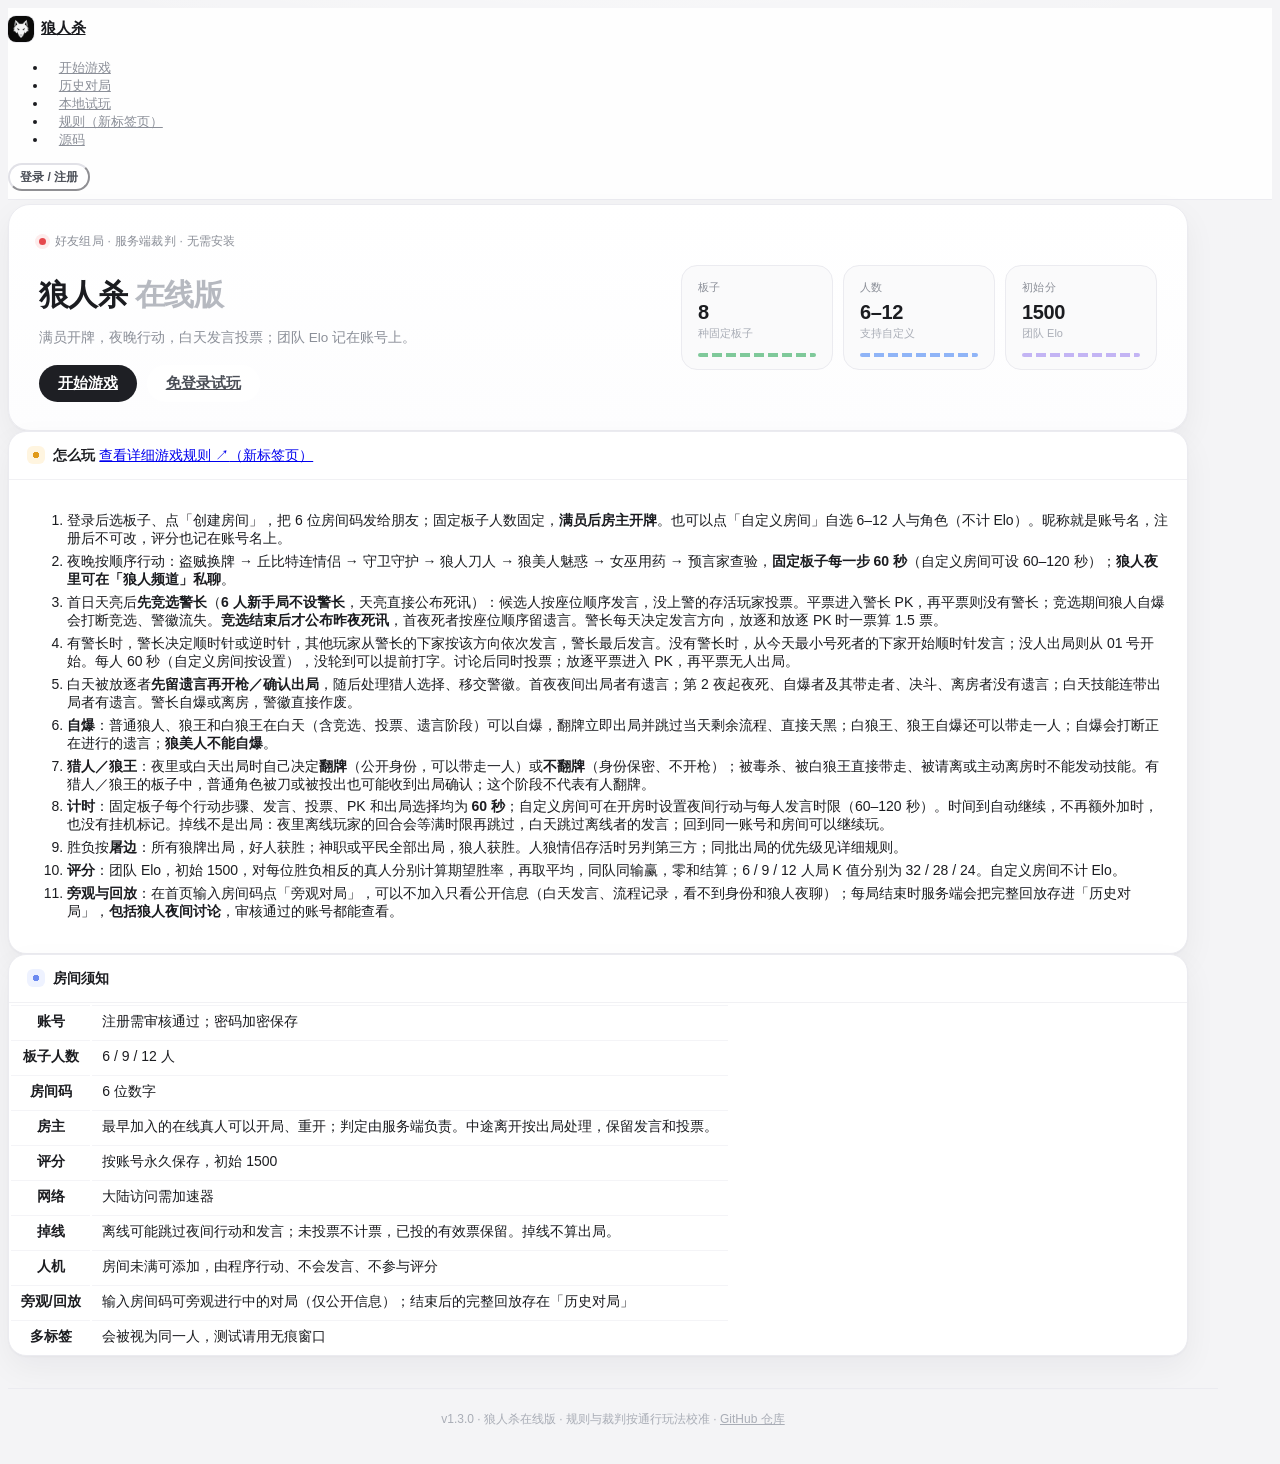
==== commit 88f29548: "新增自定义房间与狼王、愚者角色 支持 6–12 人自选配置、上警与时限；自定义局不计 Elo。裁判支持狼王出局带人、 愚者免死与自定义计时，并补齐相关回归测试和规则说明。" ====
--- a/index.html
+++ b/index.html
@@ -7,13 +7,13 @@
   <link rel="icon" type="image/png" href="icon.png">
   <link rel="apple-touch-icon" href="icon.png">
   <link rel="stylesheet" href="vendor/bootstrap.min.css?v=4.6.2">
-  <link rel="stylesheet" href="styles.css?v=1.2.0">
+  <link rel="stylesheet" href="styles.css?v=1.3.0">
   <script defer src="vendor/supabase.js"></script>
   <script defer src="js/config.js?v=1.1.0"></script>
-  <script defer src="supabase/functions/_shared/modes.js?v=1.1.0"></script>
-  <script defer src="supabase/functions/_shared/rules.js?v=1.1.0"></script>
-  <script defer src="js/room-api.js?v=1.1.0-perf.6"></script>
-  <script defer src="js/app.js?v=1.1.0-perf.11"></script>
+  <script defer src="supabase/functions/_shared/modes.js?v=1.3.0"></script>
+  <script defer src="supabase/functions/_shared/rules.js?v=1.3.0"></script>
+  <script defer src="js/room-api.js?v=1.3.0"></script>
+  <script defer src="js/app.js?v=1.3.0"></script>
 </head>
 <body>
   <div class="sr-intro" id="srIntro" aria-hidden="true"><canvas class="sr-intro-canvas" id="srIntroCanvas"></canvas></div>
@@ -58,8 +58,8 @@
           <p class="mt-3 mb-0 text-muted small" id="inviteHint" hidden></p>
         </div>
         <div class="sr-hero-stats">
-          <div class="sr-stat"><span class="sr-stat-label">板子</span><strong>8</strong><small>种玩法</small></div>
-          <div class="sr-stat"><span class="sr-stat-label">人数</span><strong>6 / 9 / 12</strong><small>固定配置</small></div>
+          <div class="sr-stat"><span class="sr-stat-label">板子</span><strong>8</strong><small>种固定板子</small></div>
+          <div class="sr-stat"><span class="sr-stat-label">人数</span><strong>6–12</strong><small>支持自定义</small></div>
           <div class="sr-stat"><span class="sr-stat-label">初始分</span><strong>1500</strong><small>团队 Elo</small></div>
         </div>
       </div>
@@ -103,6 +103,7 @@
           <div class="form-row">
             <div class="col-md-6 mb-3 mb-md-0">
               <button id="createRoom" class="btn btn-dark btn-block" type="button">创建房间</button>
+              <button id="customRoomBtn" class="btn btn-outline-dark btn-block mt-2" type="button">自定义房间</button>
             </div>
             <div class="col-md-6">
               <form id="joinForm" class="input-group">
@@ -131,16 +132,16 @@
             </div>
             <div class="card-body sr-rules">
               <ol class="pl-3 mb-0">
-                <li>登录后选板子、点「创建房间」，把 6 位房间码发给朋友；每种板子人数固定，<strong>满员后房主开牌</strong>。昵称就是账号名，注册后不可改，评分也记在账号名上。</li>
-                <li>夜晚按顺序行动：盗贼换牌 → 丘比特连情侣 → 守卫守护 → 狼人刀人 → 狼美人魅惑 → 女巫用药 → 预言家查验，<strong>每一步都有 60 秒</strong>；<strong>狼人夜里可在「狼人频道」私聊</strong>。</li>
+                <li>登录后选板子、点「创建房间」，把 6 位房间码发给朋友；固定板子人数固定，<strong>满员后房主开牌</strong>。也可以点「自定义房间」自选 6–12 人与角色（不计 Elo）。昵称就是账号名，注册后不可改，评分也记在账号名上。</li>
+                <li>夜晚按顺序行动：盗贼换牌 → 丘比特连情侣 → 守卫守护 → 狼人刀人 → 狼美人魅惑 → 女巫用药 → 预言家查验，<strong>固定板子每一步 60 秒</strong>（自定义房间可设 60–120 秒）；<strong>狼人夜里可在「狼人频道」私聊</strong>。</li>
                 <li>首日天亮后<strong>先竞选警长</strong>（<strong>6 人新手局不设警长</strong>，天亮直接公布死讯）：候选人按座位顺序发言，没上警的存活玩家投票。平票进入警长 PK，再平票则没有警长；竞选期间狼人自爆会打断竞选、警徽流失。<strong>竞选结束后才公布昨夜死讯</strong>，首夜死者按座位顺序留遗言。警长每天决定发言方向，放逐和放逐 PK 时一票算 1.5 票。</li>
-                <li>有警长时，警长决定顺时针或逆时针，其他玩家从警长的下家按该方向依次发言，警长最后发言。没有警长时，从今天最小号死者的下家开始顺时针发言；没人出局则从 01 号开始。每人 60 秒，没轮到可以提前打字。讨论后同时投票；放逐平票进入 PK，再平票无人出局。</li>
+                <li>有警长时，警长决定顺时针或逆时针，其他玩家从警长的下家按该方向依次发言，警长最后发言。没有警长时，从今天最小号死者的下家开始顺时针发言；没人出局则从 01 号开始。每人 60 秒（自定义房间按设置），没轮到可以提前打字。讨论后同时投票；放逐平票进入 PK，再平票无人出局。</li>
                 <li>白天被放逐者<strong>先留遗言再开枪／确认出局</strong>，随后处理猎人选择、移交警徽。首夜夜间出局者有遗言；第 2 夜起夜死、自爆者及其带走者、决斗、离房者没有遗言；白天技能连带出局者有遗言。警长自爆或离房，警徽直接作废。</li>
-                <li><strong>自爆</strong>：普通狼人和白狼王在白天（含竞选、投票、遗言阶段）可以自爆，翻牌立即出局并跳过当天剩余流程、直接天黑；白狼王自爆还可以带走一人；自爆会打断正在进行的遗言；<strong>狼美人不能自爆</strong>。</li>
-                <li><strong>猎人</strong>：夜里或白天出局时自己决定<strong>翻牌</strong>（公开猎人身份，可以开枪带走一人）或<strong>不翻牌</strong>（身份保密、不开枪）；被毒杀、被白狼王直接带走、被请离或主动离房时不能发动技能。有猎人的板子中，普通角色被刀或被投出也可能收到出局确认；这个阶段不代表有人翻牌。</li>
-                <li><strong>计时</strong>：每个行动步骤、发言、投票、PK 和猎人选择都有固定的 <strong>60 秒</strong>，时间到自动继续，不再额外加时，也没有挂机标记。掉线不是出局：夜里离线玩家的回合会等满 60 秒再跳过，白天跳过离线者的发言；回到同一账号和房间可以继续玩。</li>
+                <li><strong>自爆</strong>：普通狼人、狼王和白狼王在白天（含竞选、投票、遗言阶段）可以自爆，翻牌立即出局并跳过当天剩余流程、直接天黑；白狼王、狼王自爆还可以带走一人；自爆会打断正在进行的遗言；<strong>狼美人不能自爆</strong>。</li>
+                <li><strong>猎人／狼王</strong>：夜里或白天出局时自己决定<strong>翻牌</strong>（公开身份，可以带走一人）或<strong>不翻牌</strong>（身份保密、不开枪）；被毒杀、被白狼王直接带走、被请离或主动离房时不能发动技能。有猎人／狼王的板子中，普通角色被刀或被投出也可能收到出局确认；这个阶段不代表有人翻牌。</li>
+                <li><strong>计时</strong>：固定板子每个行动步骤、发言、投票、PK 和出局选择均为 <strong>60 秒</strong>；自定义房间可在开房时设置夜间行动与每人发言时限（60–120 秒）。时间到自动继续，不再额外加时，也没有挂机标记。掉线不是出局：夜里离线玩家的回合会等满时限再跳过，白天跳过离线者的发言；回到同一账号和房间可以继续玩。</li>
                 <li>胜负按<strong>屠边</strong>：所有狼牌出局，好人获胜；神职或平民全部出局，狼人获胜。人狼情侣存活时另判第三方；同批出局的优先级见详细规则。</li>
-                <li><strong>评分</strong>：团队 Elo，初始 1500，对每位胜负相反的真人分别计算期望胜率，再取平均，同队同输赢，零和结算；6 / 9 / 12 人局 K 值分别为 32 / 28 / 24。</li>
+                <li><strong>评分</strong>：团队 Elo，初始 1500，对每位胜负相反的真人分别计算期望胜率，再取平均，同队同输赢，零和结算；6 / 9 / 12 人局 K 值分别为 32 / 28 / 24。自定义房间不计 Elo。</li>
                 <li><strong>旁观与回放</strong>：在首页输入房间码点「旁观对局」，可以不加入只看公开信息（白天发言、流程记录，看不到身份和狼人夜聊）；每局结束时服务端会把完整回放存进「历史对局」，<strong>包括狼人夜间讨论</strong>，审核通过的账号都能查看。</li>
               </ol>
             </div>
@@ -434,7 +435,7 @@
   </main>
 
   <footer class="sr-footer container">
-    v1.1.3 · 狼人杀在线版 · 规则与裁判按通行玩法校准 · <a href="https://github.com/legendcn/werewolf">GitHub 仓库</a>
+    v1.3.0 · 狼人杀在线版 · 规则与裁判按通行玩法校准 · <a href="https://github.com/legendcn/werewolf">GitHub 仓库</a>
   </footer>
 
   <div id="authModal" class="sr-modal" hidden>
@@ -494,6 +495,66 @@
           </div>
           <p id="authStatus" class="small text-muted mb-0 mt-3" hidden></p>
           <p class="small mb-0 mt-3"><a href="./rules.html" target="_blank" rel="noopener">先看游戏规则（无需登录，在新标签页打开）</a></p>
+        </div>
+      </div>
+    </div>
+  </div>
+
+  <div id="customModal" class="sr-modal" hidden>
+    <div class="sr-modal-mask" data-custom-close></div>
+    <div class="sr-modal-body" role="dialog" aria-modal="true" aria-label="自定义房间">
+      <div class="card" id="customRoomCard">
+        <div class="card-header d-flex justify-content-between align-items-center">
+          <strong>自定义房间</strong>
+          <button id="customClose" class="close mb-0" type="button" aria-label="关闭"><span aria-hidden="true">×</span></button>
+        </div>
+        <div class="card-body">
+          <label class="small text-muted mb-1" for="customName">房间名称</label>
+          <input id="customName" class="form-control mb-3" maxlength="20" placeholder="例如：周五晚 12 人局" autocomplete="off">
+          <div class="d-flex justify-content-between align-items-baseline mb-2">
+            <strong class="sr-custom-title">角色配置 · 共 <span id="customTotal">12</span> 人</strong>
+            <button id="customSkillsToggle" class="btn btn-sm btn-link px-0" type="button">查看角色技能</button>
+          </div>
+          <div id="customSkillList" class="sr-custom-skills" hidden></div>
+          <div id="customRoleList" class="sr-custom-roles"></div>
+          <div class="d-flex flex-wrap justify-content-between align-items-center mt-2 mb-3">
+            <button id="customReset" class="btn btn-sm btn-link px-0" type="button">恢复标准局</button>
+            <small class="text-muted">至少 1 狼、1 好人，共 6–12 人</small>
+          </div>
+          <div class="form-row">
+            <div class="col-sm-6 col-md-3 mb-3">
+              <div class="small text-muted mb-1">上警</div>
+              <label class="sr-check mb-0"><input id="customSheriff" type="checkbox" checked> 开启上警</label>
+            </div>
+            <div class="col-sm-6 col-md-3 mb-3">
+              <div class="small text-muted mb-1">胜利条件</div>
+              <div class="sr-static">屠边（标准）</div>
+            </div>
+            <div class="col-sm-6 col-md-3 mb-3">
+              <label class="small text-muted mb-1" for="customNight">夜间行动时限</label>
+              <select id="customNight" class="form-control">
+                <option value="60000">60 秒</option>
+                <option value="75000" selected>75 秒</option>
+                <option value="90000">90 秒</option>
+                <option value="120000">120 秒</option>
+              </select>
+            </div>
+            <div class="col-sm-6 col-md-3 mb-3">
+              <label class="small text-muted mb-1" for="customSpeech">每人发言时限</label>
+              <select id="customSpeech" class="form-control">
+                <option value="60000">60 秒</option>
+                <option value="75000">75 秒</option>
+                <option value="90000" selected>90 秒</option>
+                <option value="120000">120 秒</option>
+              </select>
+            </div>
+          </div>
+          <div class="sr-custom-meta mb-3">
+            <span>私密房间 · 凭房号加入</span>
+            <span>自定义局不计入 Elo</span>
+          </div>
+          <button id="customCreate" class="btn btn-dark btn-block" type="button">创建房间</button>
+          <p id="customStatus" class="small text-muted mb-0 mt-2" hidden></p>
         </div>
       </div>
     </div>
--- a/styles.css
+++ b/styles.css
@@ -962,6 +962,73 @@
   border: 0;
   border-radius: 20px;
   box-shadow: none;
+}
+
+/* ---------- 自定义房间 ---------- */
+#customRoomCard .card-body { padding: 18px 20px 20px; }
+.sr-custom-title { font-size: 14px; }
+#customSkillsToggle, #customReset {
+  color: var(--sr-muted);
+  font-size: 12.5px;
+  text-decoration: none;
+}
+.sr-custom-roles {
+  display: grid;
+  grid-template-columns: repeat(2, minmax(0, 1fr));
+  gap: 8px 10px;
+}
+.sr-custom-role {
+  display: flex;
+  align-items: center;
+  justify-content: space-between;
+  gap: 10px;
+  padding: 8px 12px;
+  border: 1px solid var(--sr-line);
+  border-radius: 14px;
+  background: #fbfbfc;
+}
+.sr-custom-role-name { font-size: 13.5px; font-weight: 600; }
+.sr-stepper { display: inline-flex; align-items: center; gap: 8px; }
+.sr-stepper strong { min-width: 18px; text-align: center; font-size: 13.5px; }
+.sr-stepper .sr-stepper-btn { padding: 0.1rem 0.55rem; border-radius: 10px; line-height: 1.6; }
+.sr-custom-skills {
+  max-height: 220px;
+  overflow-y: auto;
+  padding: 10px 12px;
+  margin-bottom: 10px;
+  border: 1px solid var(--sr-line);
+  border-radius: 14px;
+  background: #fbfbfc;
+}
+.sr-custom-skill {
+  display: flex;
+  gap: 10px;
+  padding: 6px 0;
+  border-bottom: 1px dashed #ededf2;
+  font-size: 12px;
+  line-height: 1.55;
+  color: var(--sr-muted);
+}
+.sr-custom-skill:last-child { border-bottom: 0; }
+.sr-custom-skill strong { flex: 0 0 54px; color: var(--sr-text); font-size: 12.5px; }
+.sr-static, .sr-check {
+  padding: 7px 12px;
+  border: 1px solid var(--sr-line);
+  border-radius: 12px;
+  background: #fafafb;
+  font-size: 13px;
+}
+.sr-check { display: flex; align-items: center; gap: 8px; cursor: pointer; }
+.sr-check input { accent-color: #1e1f24; }
+.sr-custom-meta {
+  display: flex;
+  justify-content: space-between;
+  gap: 10px;
+  padding: 10px 12px;
+  border-radius: 12px;
+  background: #fafafb;
+  font-size: 12px;
+  color: var(--sr-muted);
 }
 
 .nav-tabs {
@@ -1159,4 +1226,7 @@
   .sr-feed { height: 220px; }
   .sr-seat .badge { font-size: 9.5px; }
   .card-body { padding: 14px; }
-}
+  .sr-modal { padding: 14px 10px 20px; }
+  .sr-custom-roles { grid-template-columns: 1fr; }
+  .sr-custom-meta { flex-direction: column; gap: 4px; }
+}
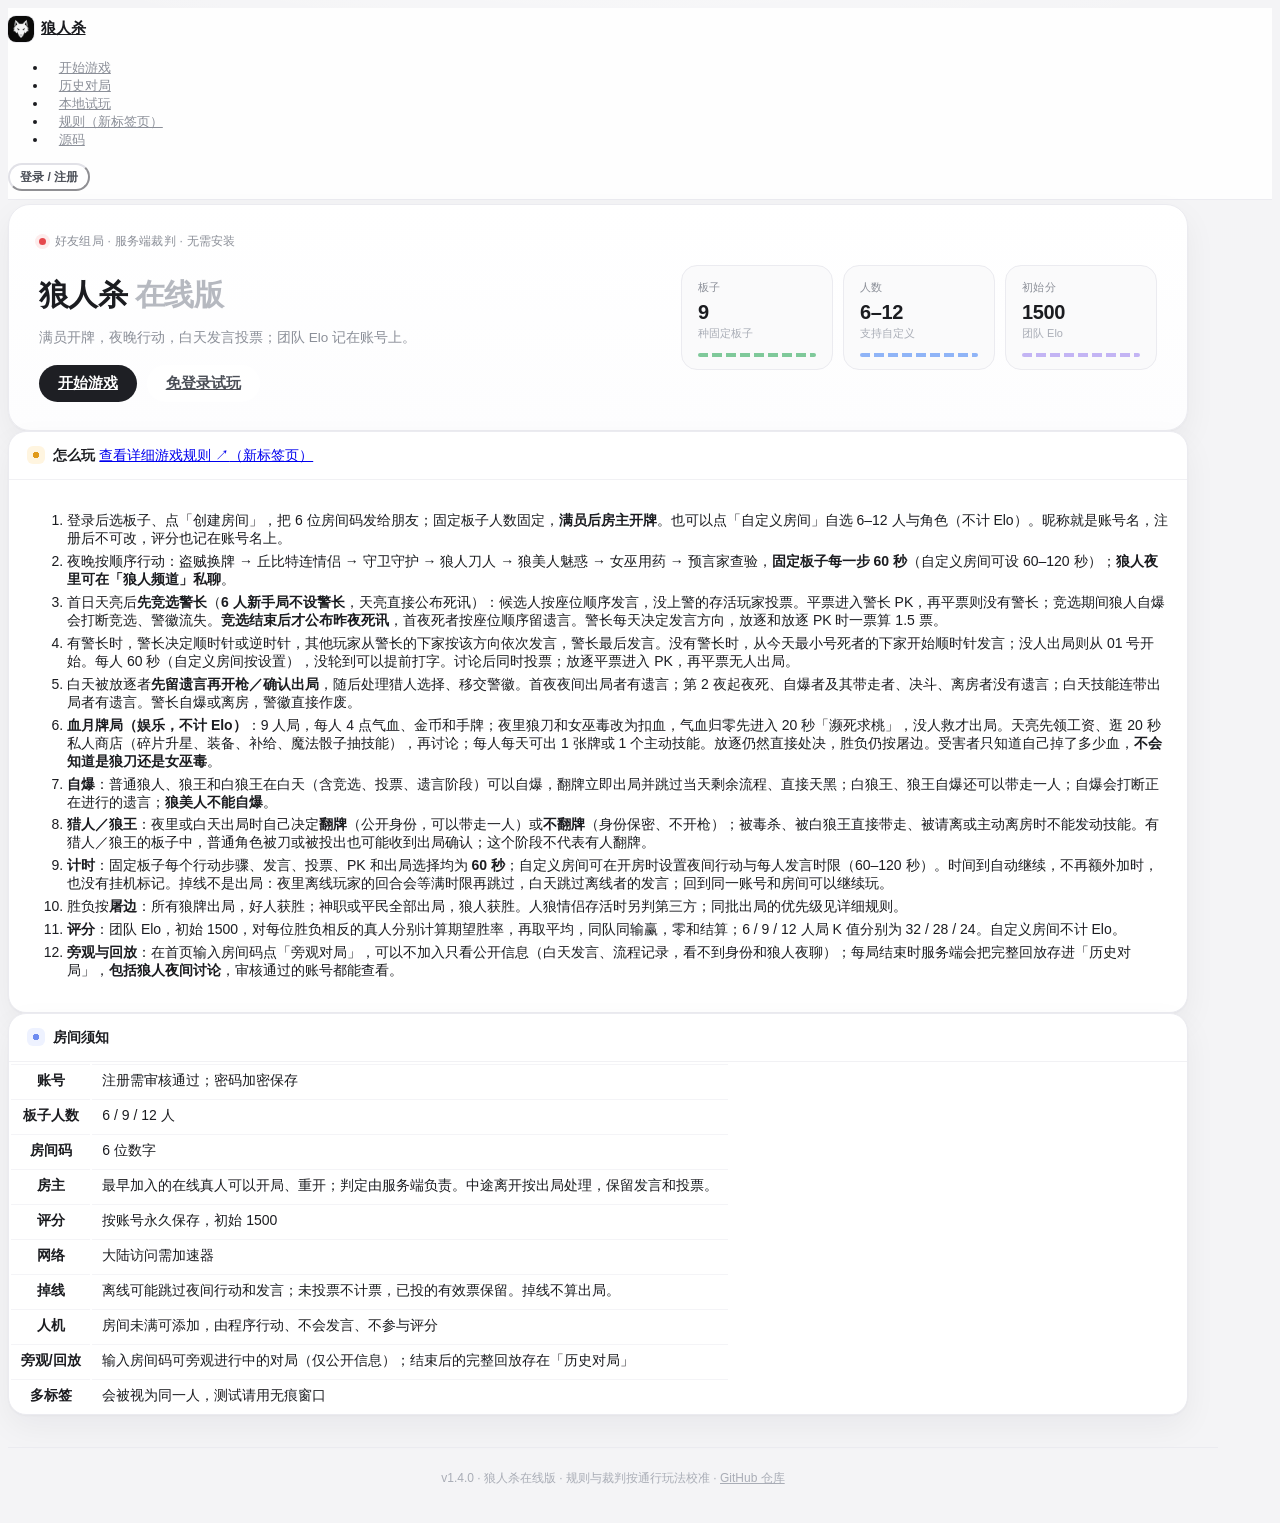
==== commit 6d9eb32d: "新增血月牌局娱乐模式 9 人局加入气血、金币、商店、升星、卡牌与技能裁判；夜刀和毒改为扣血并隐藏来源，放逐与猎人开枪仍直接处决，不计 Elo。" ====
--- a/index.html
+++ b/index.html
@@ -7,13 +7,14 @@
   <link rel="icon" type="image/png" href="icon.png">
   <link rel="apple-touch-icon" href="icon.png">
   <link rel="stylesheet" href="vendor/bootstrap.min.css?v=4.6.2">
-  <link rel="stylesheet" href="styles.css?v=1.3.0">
+  <link rel="stylesheet" href="styles.css?v=1.4.0">
   <script defer src="vendor/supabase.js"></script>
   <script defer src="js/config.js?v=1.1.0"></script>
-  <script defer src="supabase/functions/_shared/modes.js?v=1.3.0"></script>
-  <script defer src="supabase/functions/_shared/rules.js?v=1.3.0"></script>
+  <script defer src="supabase/functions/_shared/modes.js?v=1.4.0"></script>
+  <script defer src="supabase/functions/_shared/rules.js?v=1.4.0"></script>
+  <script defer src="supabase/functions/_shared/bloodmoon.js?v=1.4.0"></script>
   <script defer src="js/room-api.js?v=1.3.0"></script>
-  <script defer src="js/app.js?v=1.3.0"></script>
+  <script defer src="js/app.js?v=1.4.0"></script>
 </head>
 <body>
   <div class="sr-intro" id="srIntro" aria-hidden="true"><canvas class="sr-intro-canvas" id="srIntroCanvas"></canvas></div>
@@ -58,7 +59,7 @@
           <p class="mt-3 mb-0 text-muted small" id="inviteHint" hidden></p>
         </div>
         <div class="sr-hero-stats">
-          <div class="sr-stat"><span class="sr-stat-label">板子</span><strong>8</strong><small>种固定板子</small></div>
+          <div class="sr-stat"><span class="sr-stat-label">板子</span><strong>9</strong><small>种固定板子</small></div>
           <div class="sr-stat"><span class="sr-stat-label">人数</span><strong>6–12</strong><small>支持自定义</small></div>
           <div class="sr-stat"><span class="sr-stat-label">初始分</span><strong>1500</strong><small>团队 Elo</small></div>
         </div>
@@ -137,6 +138,7 @@
                 <li>首日天亮后<strong>先竞选警长</strong>（<strong>6 人新手局不设警长</strong>，天亮直接公布死讯）：候选人按座位顺序发言，没上警的存活玩家投票。平票进入警长 PK，再平票则没有警长；竞选期间狼人自爆会打断竞选、警徽流失。<strong>竞选结束后才公布昨夜死讯</strong>，首夜死者按座位顺序留遗言。警长每天决定发言方向，放逐和放逐 PK 时一票算 1.5 票。</li>
                 <li>有警长时，警长决定顺时针或逆时针，其他玩家从警长的下家按该方向依次发言，警长最后发言。没有警长时，从今天最小号死者的下家开始顺时针发言；没人出局则从 01 号开始。每人 60 秒（自定义房间按设置），没轮到可以提前打字。讨论后同时投票；放逐平票进入 PK，再平票无人出局。</li>
                 <li>白天被放逐者<strong>先留遗言再开枪／确认出局</strong>，随后处理猎人选择、移交警徽。首夜夜间出局者有遗言；第 2 夜起夜死、自爆者及其带走者、决斗、离房者没有遗言；白天技能连带出局者有遗言。警长自爆或离房，警徽直接作废。</li>
+                <li><strong>血月牌局（娱乐，不计 Elo）</strong>：9 人局，每人 4 点气血、金币和手牌；夜里狼刀和女巫毒改为扣血，气血归零先进入 20 秒「濒死求桃」，没人救才出局。天亮先领工资、逛 20 秒私人商店（碎片升星、装备、补给、魔法骰子抽技能），再讨论；每人每天可出 1 张牌或 1 个主动技能。放逐仍然直接处决，胜负仍按屠边。受害者只知道自己掉了多少血，<strong>不会知道是狼刀还是女巫毒</strong>。</li>
                 <li><strong>自爆</strong>：普通狼人、狼王和白狼王在白天（含竞选、投票、遗言阶段）可以自爆，翻牌立即出局并跳过当天剩余流程、直接天黑；白狼王、狼王自爆还可以带走一人；自爆会打断正在进行的遗言；<strong>狼美人不能自爆</strong>。</li>
                 <li><strong>猎人／狼王</strong>：夜里或白天出局时自己决定<strong>翻牌</strong>（公开身份，可以带走一人）或<strong>不翻牌</strong>（身份保密、不开枪）；被毒杀、被白狼王直接带走、被请离或主动离房时不能发动技能。有猎人／狼王的板子中，普通角色被刀或被投出也可能收到出局确认；这个阶段不代表有人翻牌。</li>
                 <li><strong>计时</strong>：固定板子每个行动步骤、发言、投票、PK 和出局选择均为 <strong>60 秒</strong>；自定义房间可在开房时设置夜间行动与每人发言时限（60–120 秒）。时间到自动继续，不再额外加时，也没有挂机标记。掉线不是出局：夜里离线玩家的回合会等满时限再跳过，白天跳过离线者的发言；回到同一账号和房间可以继续玩。</li>
@@ -435,7 +437,7 @@
   </main>
 
   <footer class="sr-footer container">
-    v1.3.0 · 狼人杀在线版 · 规则与裁判按通行玩法校准 · <a href="https://github.com/legendcn/werewolf">GitHub 仓库</a>
+    v1.4.0 · 狼人杀在线版 · 规则与裁判按通行玩法校准 · <a href="https://github.com/legendcn/werewolf">GitHub 仓库</a>
   </footer>
 
   <div id="authModal" class="sr-modal" hidden>
--- a/styles.css
+++ b/styles.css
@@ -1200,6 +1200,70 @@
 @media (max-width: 991.98px) {
   .sr-hero-stats { width: 100%; }
   .sr-stat { flex: 1; min-width: 0; }
+}
+
+/* ---------- 血月牌局 ---------- */
+.sr-blood-stats {
+  display: flex;
+  flex-wrap: wrap;
+  justify-content: center;
+  gap: 3px;
+  margin-top: 2px;
+  font-size: 10.5px;
+  color: #5d616a;
+  line-height: 1.2;
+}
+
+.sr-blood-stats span {
+  padding: 1px 5px;
+  border-radius: 999px;
+  background: #f4f5f7;
+  white-space: nowrap;
+}
+
+.sr-blood-stats .sr-hp-low { background: #fdecec; color: #c33a40; }
+.sr-blood-stats .sr-gold { background: #fff7e0; color: #8a6413; }
+.sr-blood-stats .sr-star { background: #f3efff; color: #6a4bd8; }
+
+.sr-blood-mini {
+  display: inline-flex;
+  flex-wrap: wrap;
+  gap: 5px;
+  font-size: 12px;
+  color: #4a4e57;
+}
+
+.sr-blood-mini span {
+  padding: 1px 7px;
+  border-radius: 999px;
+  background: #f4f5f7;
+}
+
+.sr-blood-card {
+  flex-basis: 100%;
+  border-top: 1px dashed var(--sr-line);
+  padding-top: 8px;
+  margin-top: 2px;
+}
+
+.sr-blood-card-title {
+  font-size: 12px;
+  color: var(--sr-muted);
+  margin-bottom: 6px;
+}
+
+.sr-blood-hand {
+  display: flex;
+  flex-wrap: wrap;
+  gap: 6px;
+  margin-bottom: 6px;
+}
+
+.sr-blood-hand .btn { padding: 0.15rem 0.55rem; font-size: 12px; }
+
+.sr-blood-picked {
+  outline: 2px solid #c33a40;
+  outline-offset: 1px;
 }
 
 @media (max-width: 575.98px) {
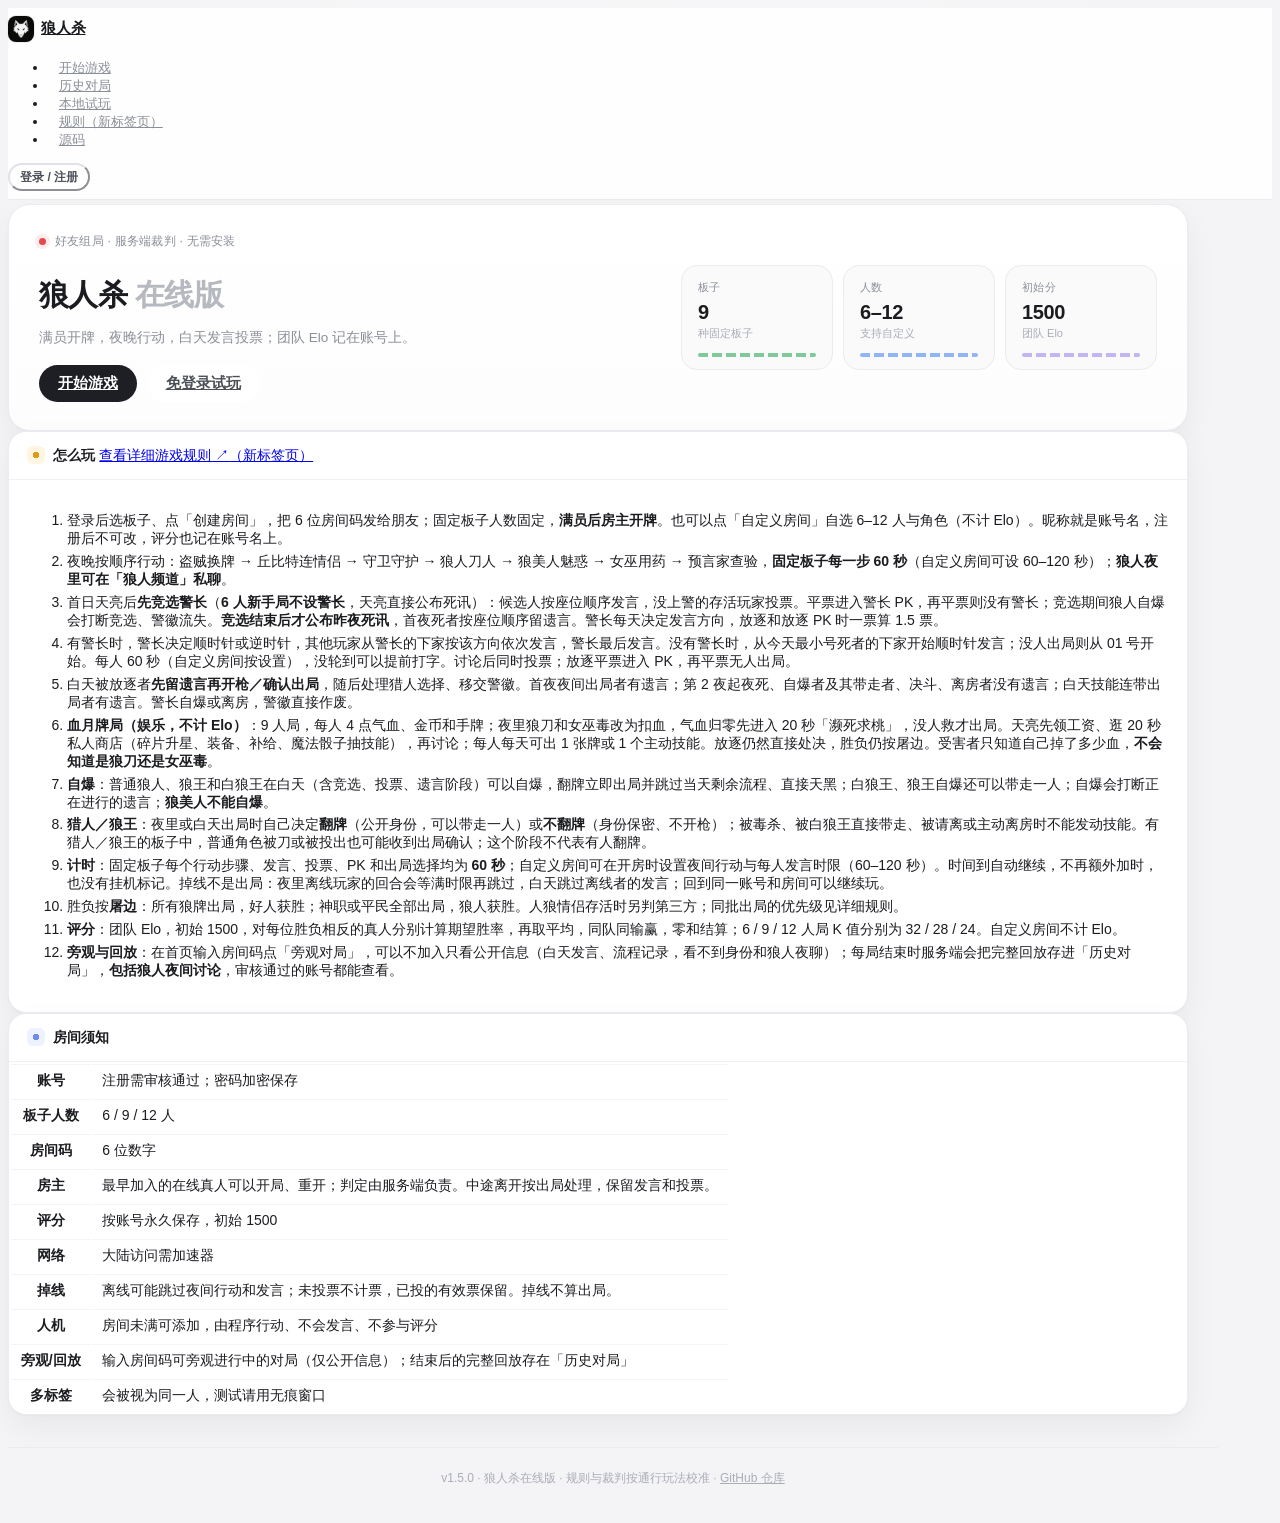
==== commit 3c479190: "新增规则介绍、对局列表、房主解散与按板子匹配 每个板子进房展示角色和流程，记录逐条播放并补充血月气血/金币特效； 房主可解散房间，首页可旁观进行中的对局，固定板子可按人数独立匹配。" ====
--- a/index.html
+++ b/index.html
@@ -7,14 +7,14 @@
   <link rel="icon" type="image/png" href="icon.png">
   <link rel="apple-touch-icon" href="icon.png">
   <link rel="stylesheet" href="vendor/bootstrap.min.css?v=4.6.2">
-  <link rel="stylesheet" href="styles.css?v=1.4.0">
+  <link rel="stylesheet" href="styles.css?v=1.5.0">
   <script defer src="vendor/supabase.js"></script>
   <script defer src="js/config.js?v=1.1.0"></script>
-  <script defer src="supabase/functions/_shared/modes.js?v=1.4.0"></script>
-  <script defer src="supabase/functions/_shared/rules.js?v=1.4.0"></script>
-  <script defer src="supabase/functions/_shared/bloodmoon.js?v=1.4.0"></script>
-  <script defer src="js/room-api.js?v=1.3.0"></script>
-  <script defer src="js/app.js?v=1.4.0"></script>
+  <script defer src="supabase/functions/_shared/modes.js?v=1.5.0"></script>
+  <script defer src="supabase/functions/_shared/rules.js?v=1.5.0"></script>
+  <script defer src="supabase/functions/_shared/bloodmoon.js?v=1.5.0"></script>
+  <script defer src="js/room-api.js?v=1.5.0"></script>
+  <script defer src="js/app.js?v=1.5.0"></script>
 </head>
 <body>
   <div class="sr-intro" id="srIntro" aria-hidden="true"><canvas class="sr-intro-canvas" id="srIntroCanvas"></canvas></div>
@@ -120,7 +120,31 @@
             <small class="text-muted mr-2">只想看？在左侧输入房间码后点</small>
             <button id="spectateBtn" class="btn btn-sm btn-outline-secondary" type="button">旁观对局</button>
           </div>
+          <div class="sr-match-panel">
+            <div class="sr-match-copy">
+              <strong>快速匹配</strong>
+              <small>按上方选择的板子独立排队；人满自动发牌开局。也可以取消后继续开房。</small>
+            </div>
+            <div class="sr-match-actions">
+              <button id="matchBtn" class="btn btn-sm btn-dark" type="button">开始匹配</button>
+              <button id="matchCancelBtn" class="btn btn-sm btn-outline-danger" type="button" hidden>取消匹配</button>
+            </div>
+            <div id="matchStatus" class="sr-match-status" hidden></div>
+          </div>
           <p id="status" class="text-muted small mb-0 mt-3">连接服务器中…</p>
+        </div>
+      </div>
+
+      <div class="card mb-4" id="liveRoomsCard" hidden>
+        <div class="card-header d-flex justify-content-between align-items-center">
+          <strong>进行中的对局</strong>
+          <div class="d-flex align-items-center">
+            <small class="text-muted mr-2" id="liveRoomsNote">自动刷新</small>
+            <button id="liveRoomsRefresh" class="btn btn-sm btn-outline-secondary" type="button">刷新</button>
+          </div>
+        </div>
+        <div class="card-body p-2 sr-live-list" id="liveRooms">
+          <div class="text-muted small text-center py-3">载入中…</div>
         </div>
       </div>
 
@@ -238,8 +262,10 @@
         <h1 class="h3 mb-0">狼人杀 · 房间 <span id="roomCodeLabel" class="sr-code">------</span></h1>
         <div class="mt-2 mt-sm-0">
           <button id="roomLobby" class="btn btn-sm btn-outline-secondary" type="button">返回大厅（保留座位）</button>
+          <button id="roomRules" class="btn btn-sm btn-outline-dark" type="button">规则介绍</button>
           <button id="copyCode" class="btn btn-sm btn-outline-secondary" type="button">复制房间码</button>
           <button id="copyInvite" class="btn btn-sm btn-outline-secondary" type="button">复制邀请链接</button>
+          <button id="dissolveRoom" class="btn btn-sm btn-outline-danger ml-2" type="button" hidden>解散房间</button>
           <button id="leaveRoom" class="btn btn-sm btn-outline-danger ml-2" type="button">离开房间</button>
         </div>
       </div>
@@ -256,6 +282,7 @@
       <div class="sr-me mb-3" id="myBar" hidden>
         <strong id="mySeat">座位 –</strong>
         <button id="revealBtn" class="btn btn-sm btn-dark" type="button">查看我的身份牌</button>
+        <div id="myBloodHud" class="sr-my-blood" hidden></div>
         <span class="sr-me-sub ml-auto">身份牌只在自己屏幕上显示，注意遮挡</span>
       </div>
 
@@ -309,10 +336,13 @@
           <div class="card mb-3">
             <div class="card-header d-flex justify-content-between align-items-center">
               <strong>对局记录</strong>
-              <span id="connStatus" class="sr-conn">连接中…</span>
-              <button id="retrySettlement" class="btn btn-sm btn-outline-danger" type="button" hidden>重试结算</button>
-            </div>
-            <div class="card-body p-2 sr-feed" id="feed"></div>
+              <div class="d-flex align-items-center">
+                <span id="connStatus" class="sr-conn mr-2">连接中…</span>
+                <button id="feedLatest" class="btn btn-sm btn-outline-dark" type="button">跳到最新</button>
+                <button id="retrySettlement" class="btn btn-sm btn-outline-danger ml-1" type="button" hidden>重试结算</button>
+              </div>
+            </div>
+            <div class="card-body p-2 sr-feed sr-live-feed" id="feed" aria-live="polite"></div>
           </div>
           <div class="card mb-3" id="chatCard" hidden>
             <div class="card-header d-flex justify-content-between align-items-center">
@@ -343,6 +373,7 @@
       <div class="d-flex flex-wrap justify-content-between align-items-center mb-2">
         <h1 class="h3 mb-0">旁观 · 房间 <span id="spectateCode" class="sr-code">------</span></h1>
         <div class="mt-2 mt-sm-0">
+          <button id="spectateRules" class="btn btn-sm btn-outline-dark" type="button">规则介绍</button>
           <button id="spectateReplayBtn" class="btn btn-sm btn-outline-dark" type="button" hidden>查看完整回放</button>
           <button id="spectateExit" class="btn btn-sm btn-outline-danger ml-2" type="button">返回大厅</button>
         </div>
@@ -380,8 +411,11 @@
         </div>
         <div class="col-lg-5 mb-3">
           <div class="card">
-            <div class="card-header"><strong>对局记录</strong></div>
-            <div class="card-body p-2 sr-feed" id="spectateFeed"></div>
+            <div class="card-header d-flex justify-content-between align-items-center">
+              <strong>对局记录</strong>
+              <button id="spectateFeedLatest" class="btn btn-sm btn-outline-dark" type="button">跳到最新</button>
+            </div>
+            <div class="card-body p-2 sr-feed sr-live-feed" id="spectateFeed" aria-live="polite"></div>
           </div>
         </div>
       </div>
@@ -437,8 +471,23 @@
   </main>
 
   <footer class="sr-footer container">
-    v1.4.0 · 狼人杀在线版 · 规则与裁判按通行玩法校准 · <a href="https://github.com/legendcn/werewolf">GitHub 仓库</a>
+    v1.5.0 · 狼人杀在线版 · 规则与裁判按通行玩法校准 · <a href="https://github.com/legendcn/werewolf">GitHub 仓库</a>
   </footer>
+
+  <div id="bloodFx" class="sr-fx-layer" aria-hidden="true"></div>
+
+  <div id="rulesModal" class="sr-modal" hidden>
+    <div class="sr-modal-mask" data-rules-close></div>
+    <div class="sr-modal-body sr-rules-modal" role="dialog" aria-modal="true" aria-labelledby="rulesTitle">
+      <div class="card">
+        <div class="card-header d-flex justify-content-between align-items-center">
+          <strong id="rulesTitle">板子规则</strong>
+          <button id="rulesClose" class="close mb-0" type="button" aria-label="关闭"><span aria-hidden="true">×</span></button>
+        </div>
+        <div class="card-body" id="rulesBody"></div>
+      </div>
+    </div>
+  </div>
 
   <div id="authModal" class="sr-modal" hidden>
     <div class="sr-modal-mask" data-auth-close></div>
--- a/styles.css
+++ b/styles.css
@@ -1264,6 +1264,369 @@
 .sr-blood-picked {
   outline: 2px solid #c33a40;
   outline-offset: 1px;
+}
+
+/* ---------- 匹配 / 进行中房间 ---------- */
+.sr-match-panel {
+  display: flex;
+  flex-wrap: wrap;
+  align-items: center;
+  gap: 10px 16px;
+  margin-top: 16px;
+  padding: 13px 16px;
+  border: 1px solid var(--sr-line);
+  border-radius: 16px;
+  background:
+    linear-gradient(135deg, rgba(28, 30, 36, 0.035), rgba(255, 255, 255, 0) 55%),
+    #fbfbfc;
+}
+
+.sr-match-copy { min-width: 220px; flex: 1 1 260px; }
+.sr-match-copy strong { display: block; font-size: 13.5px; letter-spacing: 0.01em; }
+.sr-match-copy small { display: block; margin-top: 2px; color: var(--sr-muted); font-size: 12px; line-height: 1.55; }
+.sr-match-actions { display: flex; flex-wrap: wrap; gap: 8px; }
+.sr-match-status {
+  flex-basis: 100%;
+  padding: 9px 12px;
+  border-radius: 12px;
+  background: #f3f4f7;
+  color: #555a64;
+  font-size: 12px;
+  line-height: 1.6;
+}
+.sr-match-status[hidden] { display: none; }
+.sr-match-status.sr-match-on { background: #eef7f1; color: #1d6f45; }
+.sr-match-status.sr-match-error { background: #fdecec; color: #a33137; }
+.sr-match-dot {
+  display: inline-block;
+  width: 7px;
+  height: 7px;
+  margin-right: 7px;
+  border-radius: 50%;
+  background: #2f9e44;
+  box-shadow: 0 0 0 4px rgba(47, 158, 68, 0.1);
+  animation: sr-match-pulse 1.4s ease-in-out infinite;
+}
+@keyframes sr-match-pulse {
+  0%, 100% { transform: scale(0.85); opacity: 0.7; }
+  50% { transform: scale(1); opacity: 1; }
+}
+
+.sr-live-list { display: grid; gap: 8px; }
+.sr-live-room {
+  display: flex;
+  flex-wrap: wrap;
+  align-items: center;
+  gap: 8px 12px;
+  padding: 11px 13px;
+  border: 1px solid var(--sr-line);
+  border-radius: 14px;
+  background: #fbfbfc;
+  transition: border-color 0.15s, box-shadow 0.15s, transform 0.15s;
+}
+.sr-live-room:hover {
+  border-color: #cfd7ee;
+  box-shadow: 0 8px 22px rgba(55, 74, 125, 0.08);
+  transform: translateY(-1px);
+}
+.sr-live-main { min-width: 0; flex: 1 1 210px; }
+.sr-live-title { display: flex; flex-wrap: wrap; align-items: center; gap: 7px; }
+.sr-live-code {
+  padding: 1px 7px;
+  border-radius: 7px;
+  background: #f1f1f4;
+  font-size: 12px;
+  font-weight: 700;
+  letter-spacing: 0.08em;
+  font-variant-numeric: tabular-nums;
+}
+.sr-live-title strong { font-size: 13px; }
+.sr-live-meta { margin-top: 3px; color: var(--sr-muted); font-size: 11.5px; }
+.sr-live-badge {
+  padding: 1px 7px;
+  border-radius: 999px;
+  background: #eef7f1;
+  color: #1d6f45;
+  font-size: 10.5px;
+  font-weight: 600;
+}
+.sr-live-badge.sr-live-blood { background: #fff1ee; color: #a3442b; }
+.sr-live-badge.sr-live-unrated { background: #f3f0ff; color: #6550a8; }
+.sr-live-actions { margin-left: auto; }
+.sr-live-actions .btn { padding: 0.2rem 0.7rem; font-size: 12px; }
+
+/* ---------- 血月气血 / 金币 HUD ---------- */
+.sr-hpbar { display: inline-flex; gap: 2px; align-items: center; }
+.sr-hpseg {
+  width: 11px;
+  height: 6px;
+  border-radius: 2px;
+  background: #e7e8ed;
+  transition: background-color 0.2s;
+}
+.sr-hpseg.on { background: linear-gradient(180deg, #63ca84, #2f9e44); }
+.sr-hpseg.on.low { background: linear-gradient(180deg, #f47b7f, #d92d20); }
+.sr-hpbar-lg { gap: 3px; }
+.sr-hpbar-lg .sr-hpseg { width: 24px; height: 10px; border-radius: 3px; }
+
+.sr-hud {
+  display: flex;
+  flex-direction: column;
+  align-items: center;
+  gap: 4px;
+  width: 100%;
+  margin-top: 3px;
+  font-size: 10.5px;
+  color: #555a64;
+}
+.sr-hud-hp { display: flex; align-items: center; gap: 5px; font-variant-numeric: tabular-nums; }
+.sr-hud-hp.sr-hp-low { color: #b42318; font-weight: 700; }
+.sr-hud-hp.sr-hp-low .sr-hpseg:not(.on) { background: #f7d4d4; }
+.sr-hud-hpnum { font-size: 10px; font-weight: 700; color: #4a4f59; }
+.sr-hud-row { display: flex; flex-wrap: wrap; align-items: center; justify-content: center; gap: 4px; }
+.sr-gold-pill {
+  display: inline-flex;
+  align-items: center;
+  gap: 3px;
+  padding: 1px 6px;
+  border-radius: 999px;
+  background: #fff6d9;
+  color: #7f5b08;
+  font-weight: 700;
+  font-variant-numeric: tabular-nums;
+}
+.sr-coin {
+  display: inline-block;
+  width: 8px;
+  height: 8px;
+  border-radius: 50%;
+  background: radial-gradient(circle at 35% 30%, #fff3b8, #e0a914 58%, #a97a05);
+  box-shadow: 0 0 0 1px rgba(150, 100, 0, 0.22);
+}
+.sr-star-pips { color: #8a62d8; letter-spacing: 0.05em; font-weight: 700; }
+.sr-hand-pill { padding: 1px 6px; border-radius: 999px; background: #f1f2f6; color: #555a64; }
+.sr-hud-chips { display: flex; flex-wrap: wrap; justify-content: center; gap: 3px; }
+.sr-hud-chips span {
+  max-width: 100%;
+  overflow: hidden;
+  text-overflow: ellipsis;
+  white-space: nowrap;
+  padding: 0 5px;
+  border-radius: 999px;
+  background: #f3f0ff;
+  color: #6550a8;
+  font-size: 9.5px;
+}
+.sr-hud-chips .sr-eq-chip { background: #eef4ff; color: #31558f; }
+
+.sr-my-blood {
+  display: flex;
+  flex-wrap: wrap;
+  align-items: center;
+  gap: 8px 16px;
+  flex-basis: 100%;
+  margin-top: 2px;
+  padding-top: 9px;
+  border-top: 1px dashed #e7e7ec;
+}
+.sr-my-blood[hidden] { display: none; }
+.sr-my-hp { display: flex; align-items: center; gap: 8px; font-size: 12px; color: #555a64; }
+.sr-my-hp strong { font-size: 15px; color: var(--sr-text); font-variant-numeric: tabular-nums; }
+.sr-my-hp.sr-hp-low strong { color: #b42318; }
+.sr-my-res { display: flex; flex-wrap: wrap; align-items: center; gap: 6px; }
+.sr-my-res > span {
+  display: inline-flex;
+  align-items: center;
+  gap: 4px;
+  padding: 2px 8px;
+  border-radius: 999px;
+  background: #f4f5f7;
+  font-size: 11.5px;
+  font-variant-numeric: tabular-nums;
+}
+.sr-my-res > .sr-gold-pill { background: #fff6d9; }
+.sr-my-skills { display: flex; flex-wrap: wrap; gap: 4px; }
+.sr-my-skills span {
+  padding: 1px 7px;
+  border-radius: 999px;
+  background: #f3f0ff;
+  color: #6550a8;
+  font-size: 10.5px;
+}
+.sr-my-skills .sr-eq-chip { background: #eef4ff; color: #31558f; }
+
+/* ---------- 对局记录节奏 / 特效 ---------- */
+.sr-live-feed { position: relative; }
+.sr-sys-new { animation: sr-feed-in 0.34s ease-out; }
+@keyframes sr-feed-in {
+  from { opacity: 0; transform: translateY(6px); }
+  to { opacity: 1; transform: translateY(0); }
+}
+#feedLatest, #spectateFeedLatest { padding: 0.12rem 0.58rem; font-size: 11.5px; }
+#feedLatest.sr-has-new, #spectateFeedLatest.sr-has-new {
+  border-color: #2f9e44;
+  color: #1d6f45;
+  background: #f1faf4;
+}
+
+.sr-fx-layer {
+  position: fixed;
+  inset: 0;
+  z-index: 1090;
+  overflow: hidden;
+  pointer-events: none;
+}
+.sr-fx-banner {
+  position: absolute;
+  left: 50%;
+  top: 26%;
+  display: flex;
+  align-items: center;
+  gap: 12px;
+  padding: 10px 15px 10px 10px;
+  border: 1px solid rgba(255, 255, 255, 0.16);
+  border-radius: 16px;
+  background: rgba(24, 25, 31, 0.86);
+  color: #fff;
+  box-shadow: 0 18px 50px rgba(10, 12, 20, 0.35);
+  transform: translate(-50%, -50%);
+  animation: sr-fx-banner 1.55s ease-out forwards;
+  backdrop-filter: blur(6px);
+}
+.sr-fx-card {
+  display: flex;
+  align-items: center;
+  justify-content: center;
+  width: 58px;
+  height: 78px;
+  border: 1px solid #c7a65a;
+  border-radius: 9px;
+  background:
+    radial-gradient(circle at 50% 28%, rgba(255, 232, 164, 0.22), transparent 58%),
+    linear-gradient(150deg, #272930, #15161a);
+  color: #f4dda0;
+  font-size: 27px;
+  font-weight: 800;
+  text-shadow: 0 2px 8px rgba(0, 0, 0, 0.4);
+  box-shadow: inset 0 0 0 2px rgba(244, 221, 160, 0.12);
+  transform-origin: 50% 85%;
+  animation: sr-card-flip 0.62s cubic-bezier(0.2, 1.25, 0.4, 1) both;
+}
+.sr-fx-banner.sr-fx-skill .sr-fx-card {
+  border-color: #9b7ce0;
+  background:
+    radial-gradient(circle at 50% 28%, rgba(180, 145, 255, 0.3), transparent 60%),
+    linear-gradient(150deg, #302a45, #17151f);
+  color: #e7d9ff;
+  font-size: 20px;
+}
+.sr-fx-meta strong { display: block; font-size: 14px; letter-spacing: 0.02em; }
+.sr-fx-meta small { display: block; margin-top: 3px; color: #c9cbd3; font-size: 11.5px; }
+.sr-fx-dmg {
+  position: absolute;
+  z-index: 2;
+  color: #e53935;
+  font-size: 30px;
+  font-weight: 850;
+  letter-spacing: -0.03em;
+  text-shadow: 0 2px 0 #fff, 0 8px 22px rgba(180, 20, 20, 0.35);
+  animation: sr-dmg-float 1s ease-out forwards;
+}
+.sr-fx-dmg.sr-fx-heal { color: #1d8a4f; text-shadow: 0 2px 0 #fff, 0 8px 22px rgba(20, 120, 60, 0.25); }
+.sr-seat.sr-fx-hit { animation: sr-seat-hit 0.5s ease-out; }
+@keyframes sr-fx-banner {
+  0% { opacity: 0; transform: translate(-50%, -50%) scale(0.94); }
+  12% { opacity: 1; transform: translate(-50%, -50%) scale(1); }
+  78% { opacity: 1; transform: translate(-50%, -50%) scale(1); }
+  100% { opacity: 0; transform: translate(-50%, -58%) scale(0.98); }
+}
+@keyframes sr-card-flip {
+  0% { transform: rotateY(-110deg) scale(0.8); }
+  60% { transform: rotateY(10deg) scale(1.04); }
+  100% { transform: rotateY(0) scale(1); }
+}
+@keyframes sr-dmg-float {
+  0% { opacity: 0; transform: translate(-50%, 8px) scale(0.8); }
+  20% { opacity: 1; transform: translate(-50%, 0) scale(1.12); }
+  100% { opacity: 0; transform: translate(-50%, -34px) scale(1); }
+}
+@keyframes sr-seat-hit {
+  0%, 100% { box-shadow: none; transform: translateX(0); }
+  25% { box-shadow: 0 0 0 3px rgba(229, 57, 53, 0.28); transform: translateX(-2px); }
+  55% { box-shadow: 0 0 0 5px rgba(229, 57, 53, 0.14); transform: translateX(2px); }
+}
+
+/* ---------- 房间规则介绍 ---------- */
+.sr-rules-modal { max-width: 860px; }
+.sr-rules-intro {
+  padding: 13px 15px;
+  border: 1px solid var(--sr-line);
+  border-radius: 14px;
+  background: #fbfbfc;
+  font-size: 12.5px;
+  line-height: 1.7;
+  color: #555a64;
+}
+.sr-rules-intro strong { color: var(--sr-text); }
+.sr-rules-section { margin-top: 18px; }
+.sr-rules-section:first-of-type { margin-top: 14px; }
+.sr-rules-heading {
+  display: flex;
+  align-items: center;
+  justify-content: space-between;
+  gap: 10px;
+  margin-bottom: 8px;
+  font-size: 13.5px;
+  font-weight: 700;
+}
+.sr-rules-heading small { color: var(--sr-muted); font-size: 11px; font-weight: 400; }
+.sr-rules-roles { display: grid; grid-template-columns: repeat(2, minmax(0, 1fr)); gap: 8px; }
+.sr-rule-role {
+  padding: 10px 12px;
+  border: 1px solid var(--sr-line);
+  border-radius: 13px;
+  background: #fcfcfd;
+}
+.sr-rule-role-head { display: flex; align-items: center; gap: 7px; }
+.sr-rule-role-head .sr-tag { font-size: 11px; }
+.sr-rule-role-head strong { font-size: 13px; }
+.sr-rule-role-count { margin-left: auto; color: var(--sr-muted); font-size: 11px; font-variant-numeric: tabular-nums; }
+.sr-rule-role p { margin: 5px 0 0; color: #656a74; font-size: 11.5px; line-height: 1.65; }
+.sr-rules-flow { margin: 0; padding-left: 18px; color: #52565f; font-size: 12.5px; line-height: 1.75; }
+.sr-rules-flow li + li { margin-top: 5px; }
+.sr-rules-blood { display: grid; grid-template-columns: repeat(2, minmax(0, 1fr)); gap: 8px; }
+.sr-rules-blood > div {
+  padding: 10px 12px;
+  border: 1px solid var(--sr-line);
+  border-radius: 13px;
+  background: #fffdfa;
+}
+.sr-rules-blood strong { display: block; font-size: 12.5px; margin-bottom: 4px; }
+.sr-rules-blood p { margin: 0; color: #656a74; font-size: 11.5px; line-height: 1.65; }
+.sr-rules-note { margin-top: 12px; color: var(--sr-muted); font-size: 11.5px; line-height: 1.7; }
+
+.sr-seats[data-cols="3"] { grid-template-columns: repeat(3, minmax(0, 1fr)); }
+.sr-seats[data-cols="4"] { grid-template-columns: repeat(4, minmax(0, 1fr)); }
+
+@media (prefers-reduced-motion: reduce) {
+  .sr-match-dot,
+  .sr-sys-new,
+  .sr-seat.sr-fx-hit { animation: none; }
+  .sr-fx-banner,
+  .sr-fx-dmg { animation-duration: 0.01ms; }
+}
+
+@media (max-width: 575.98px) {
+  .sr-seats,
+  .sr-seats[data-cols="3"],
+  .sr-seats[data-cols="4"] { grid-template-columns: repeat(2, minmax(0, 1fr)); }
+  .sr-rules-roles,
+  .sr-rules-blood { grid-template-columns: 1fr; }
+  .sr-live-actions { margin-left: 0; width: 100%; }
+  .sr-live-actions .btn { width: 100%; }
+  .sr-fx-banner { top: 18%; max-width: calc(100vw - 24px); }
+  .sr-fx-card { width: 48px; height: 66px; font-size: 23px; }
+  .sr-my-blood { gap: 7px 10px; }
 }
 
 @media (max-width: 575.98px) {
